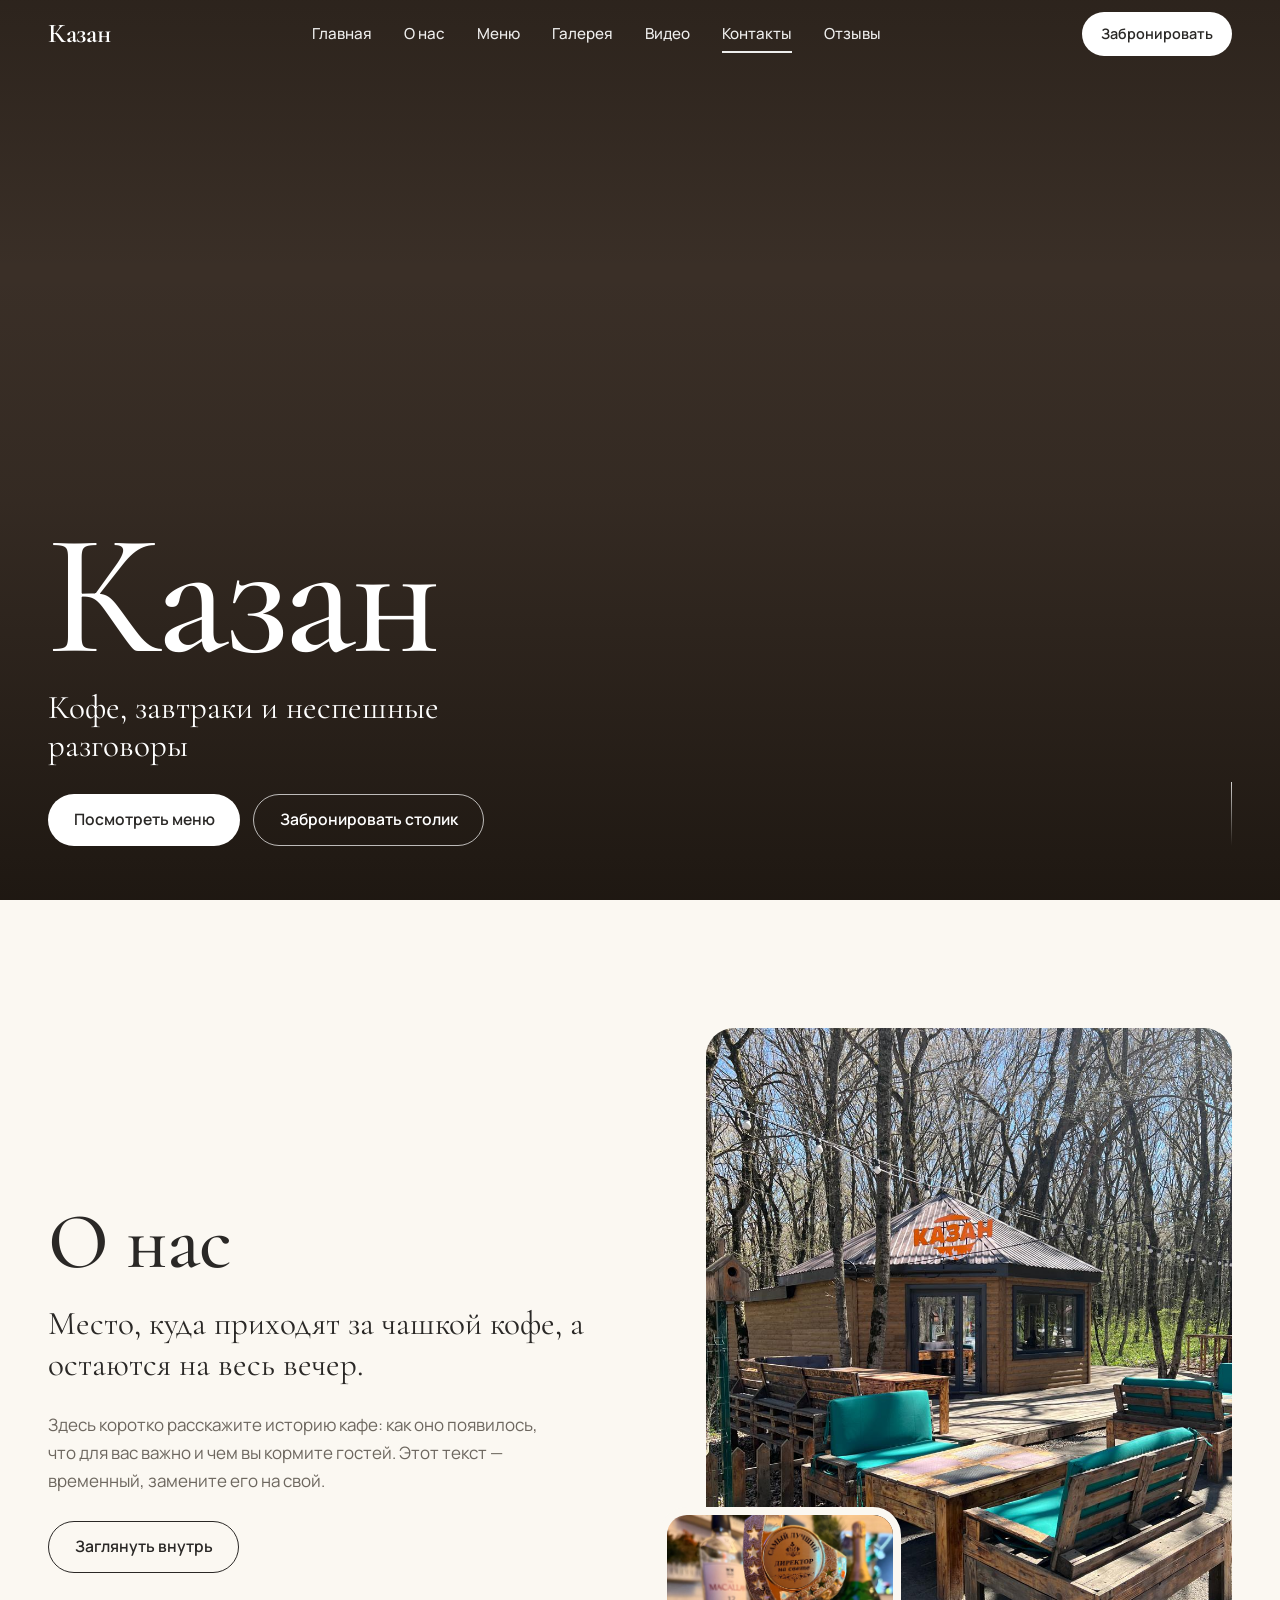
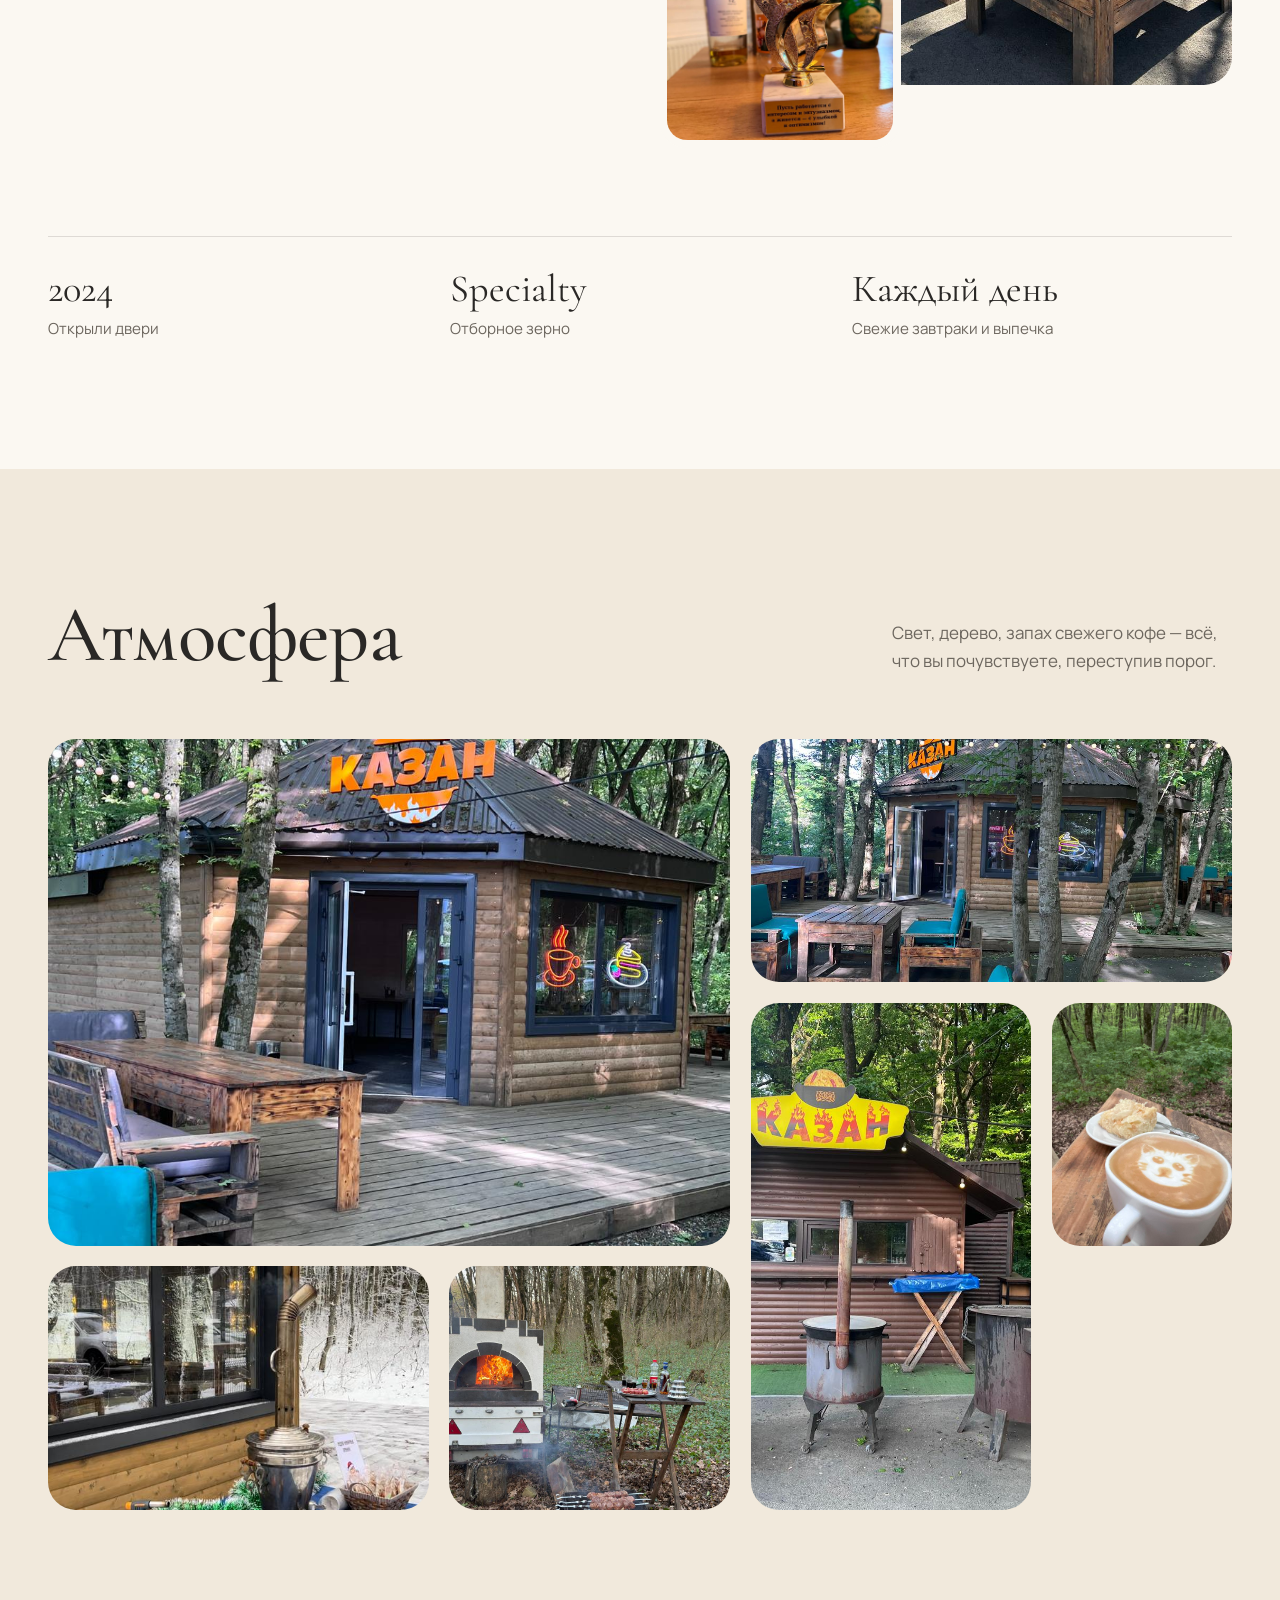
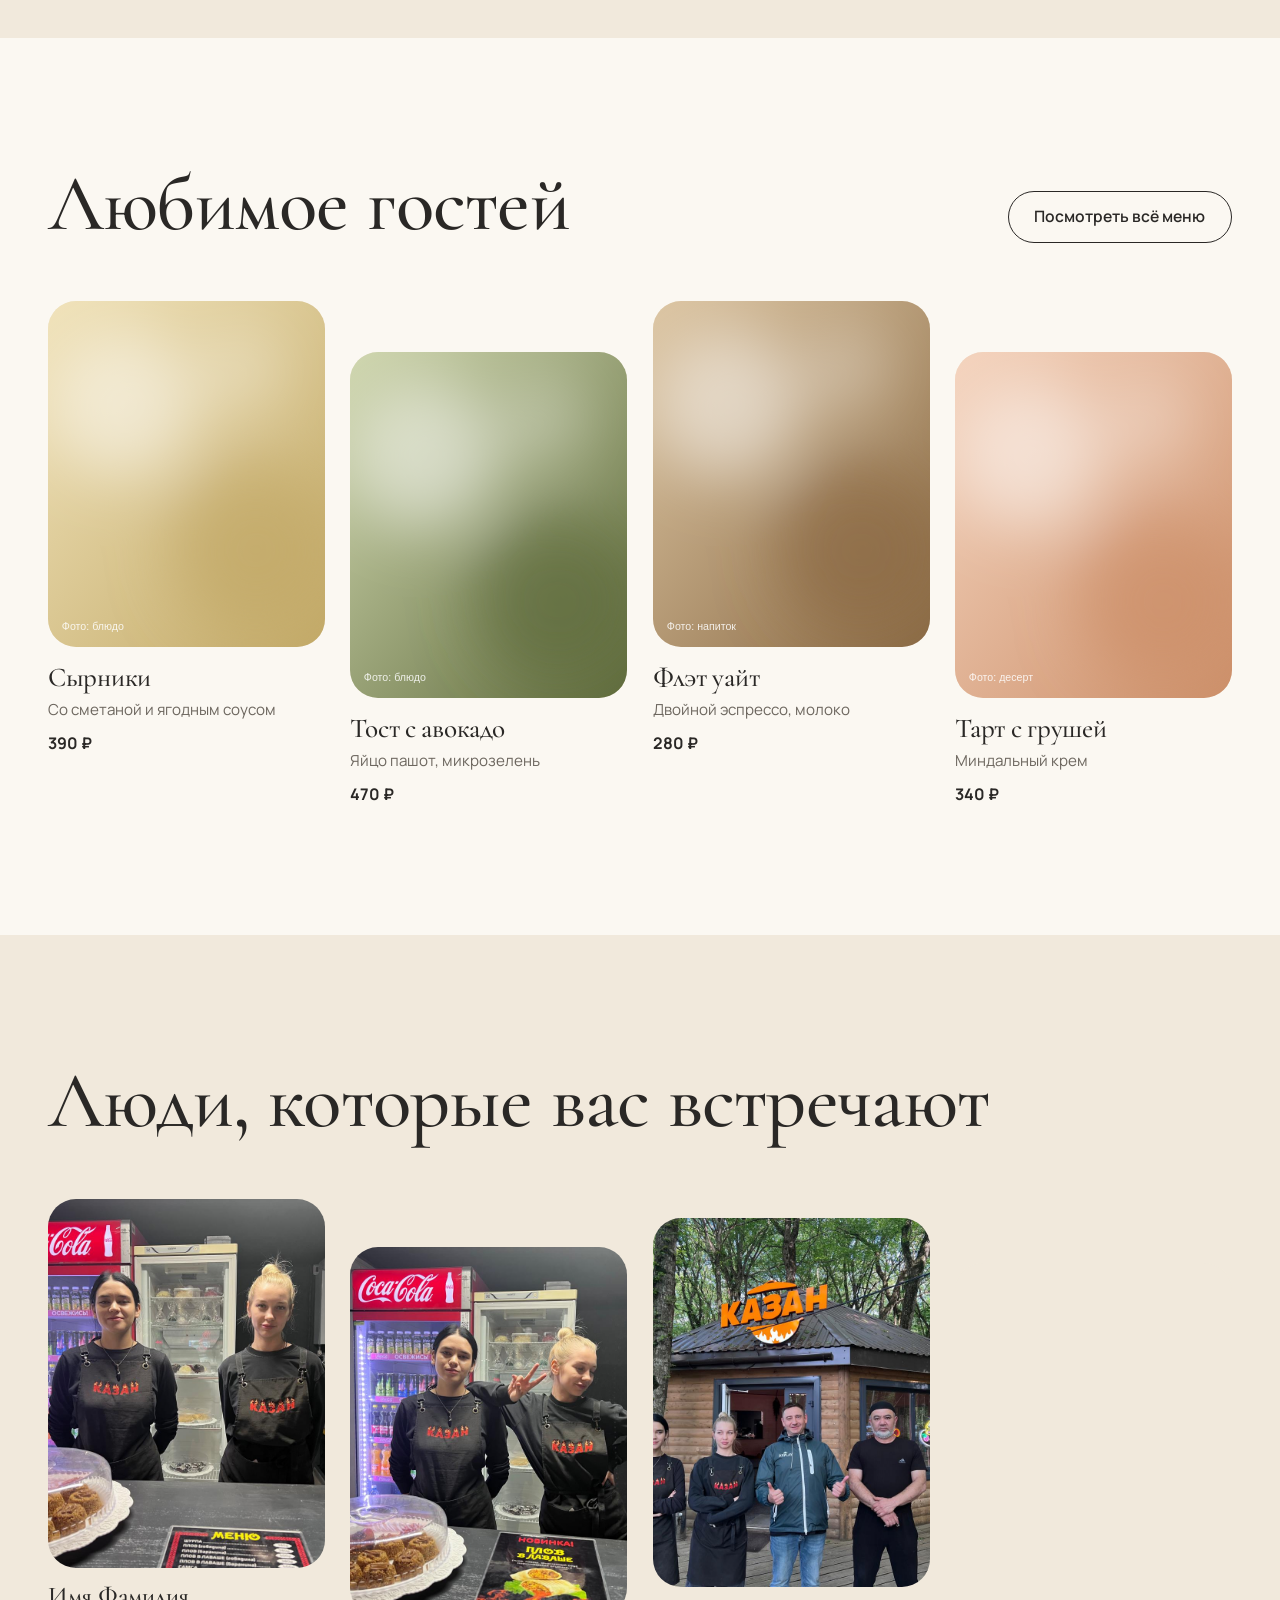
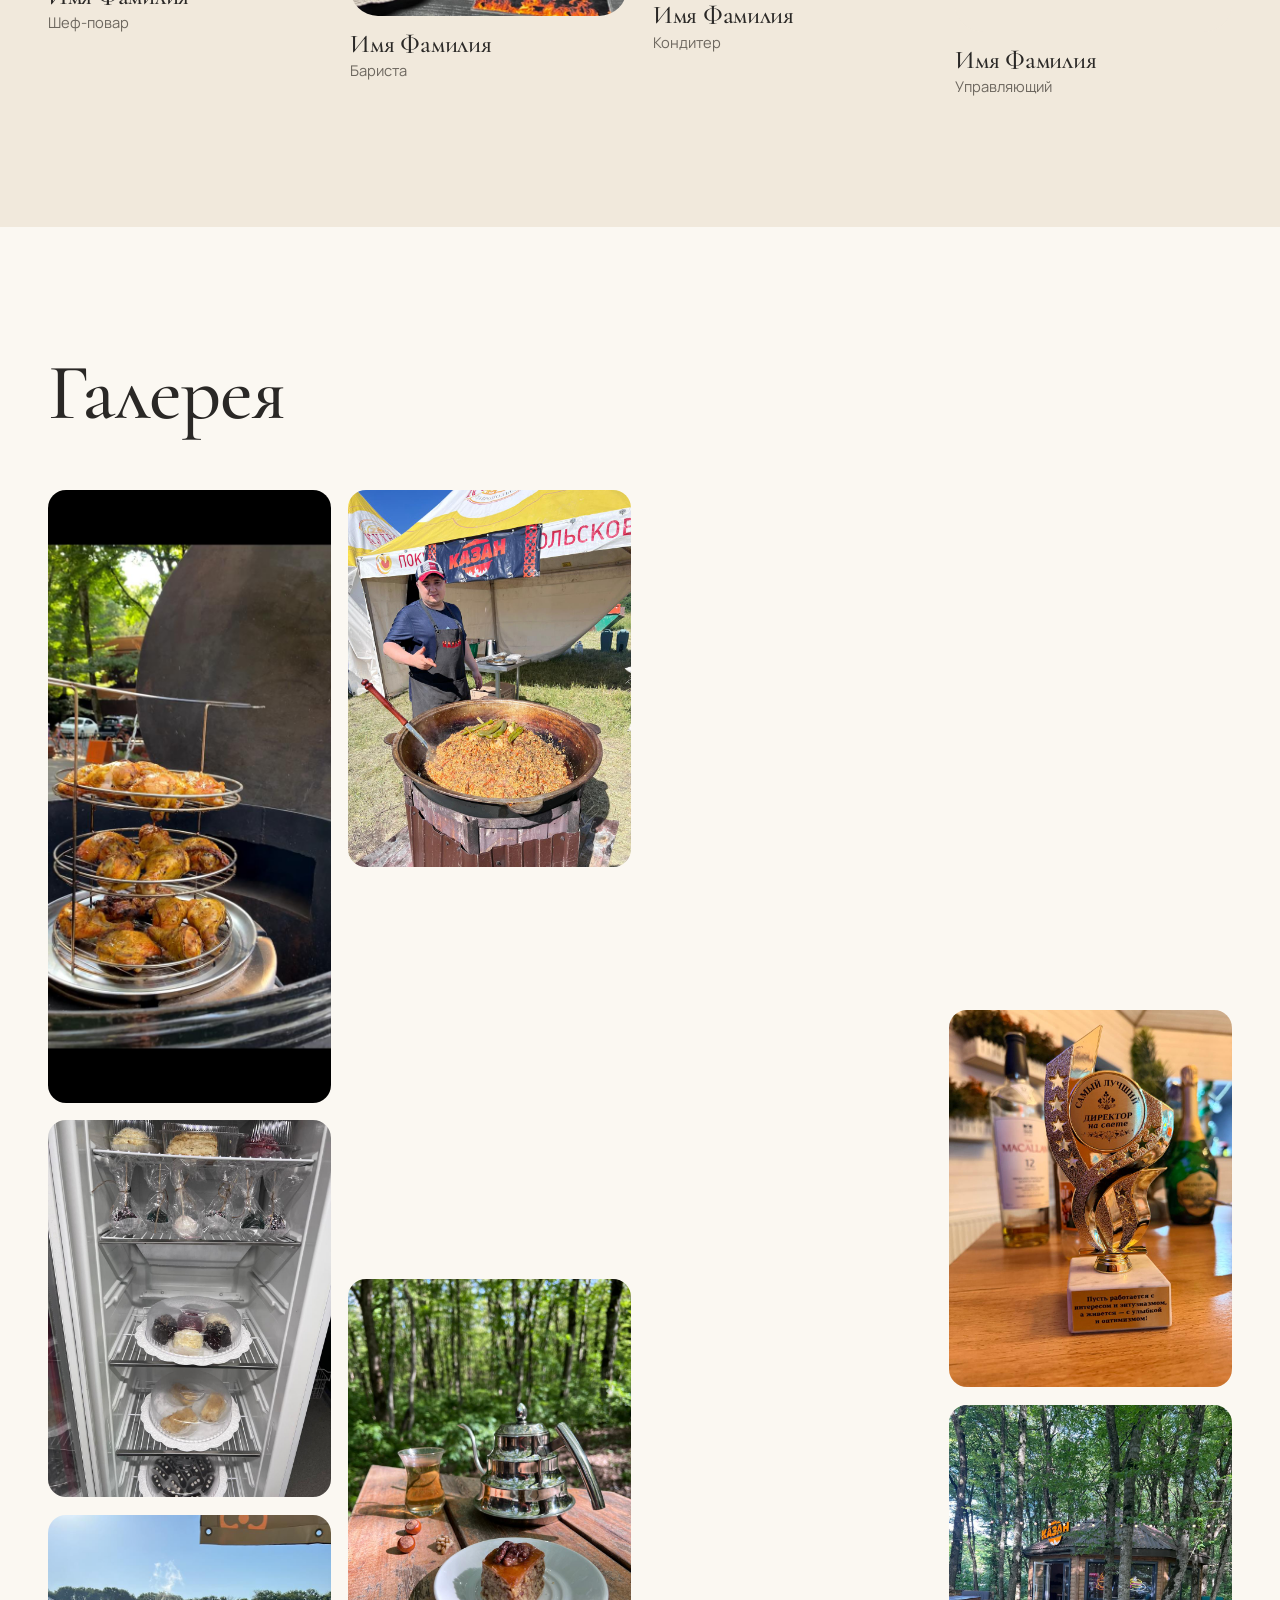
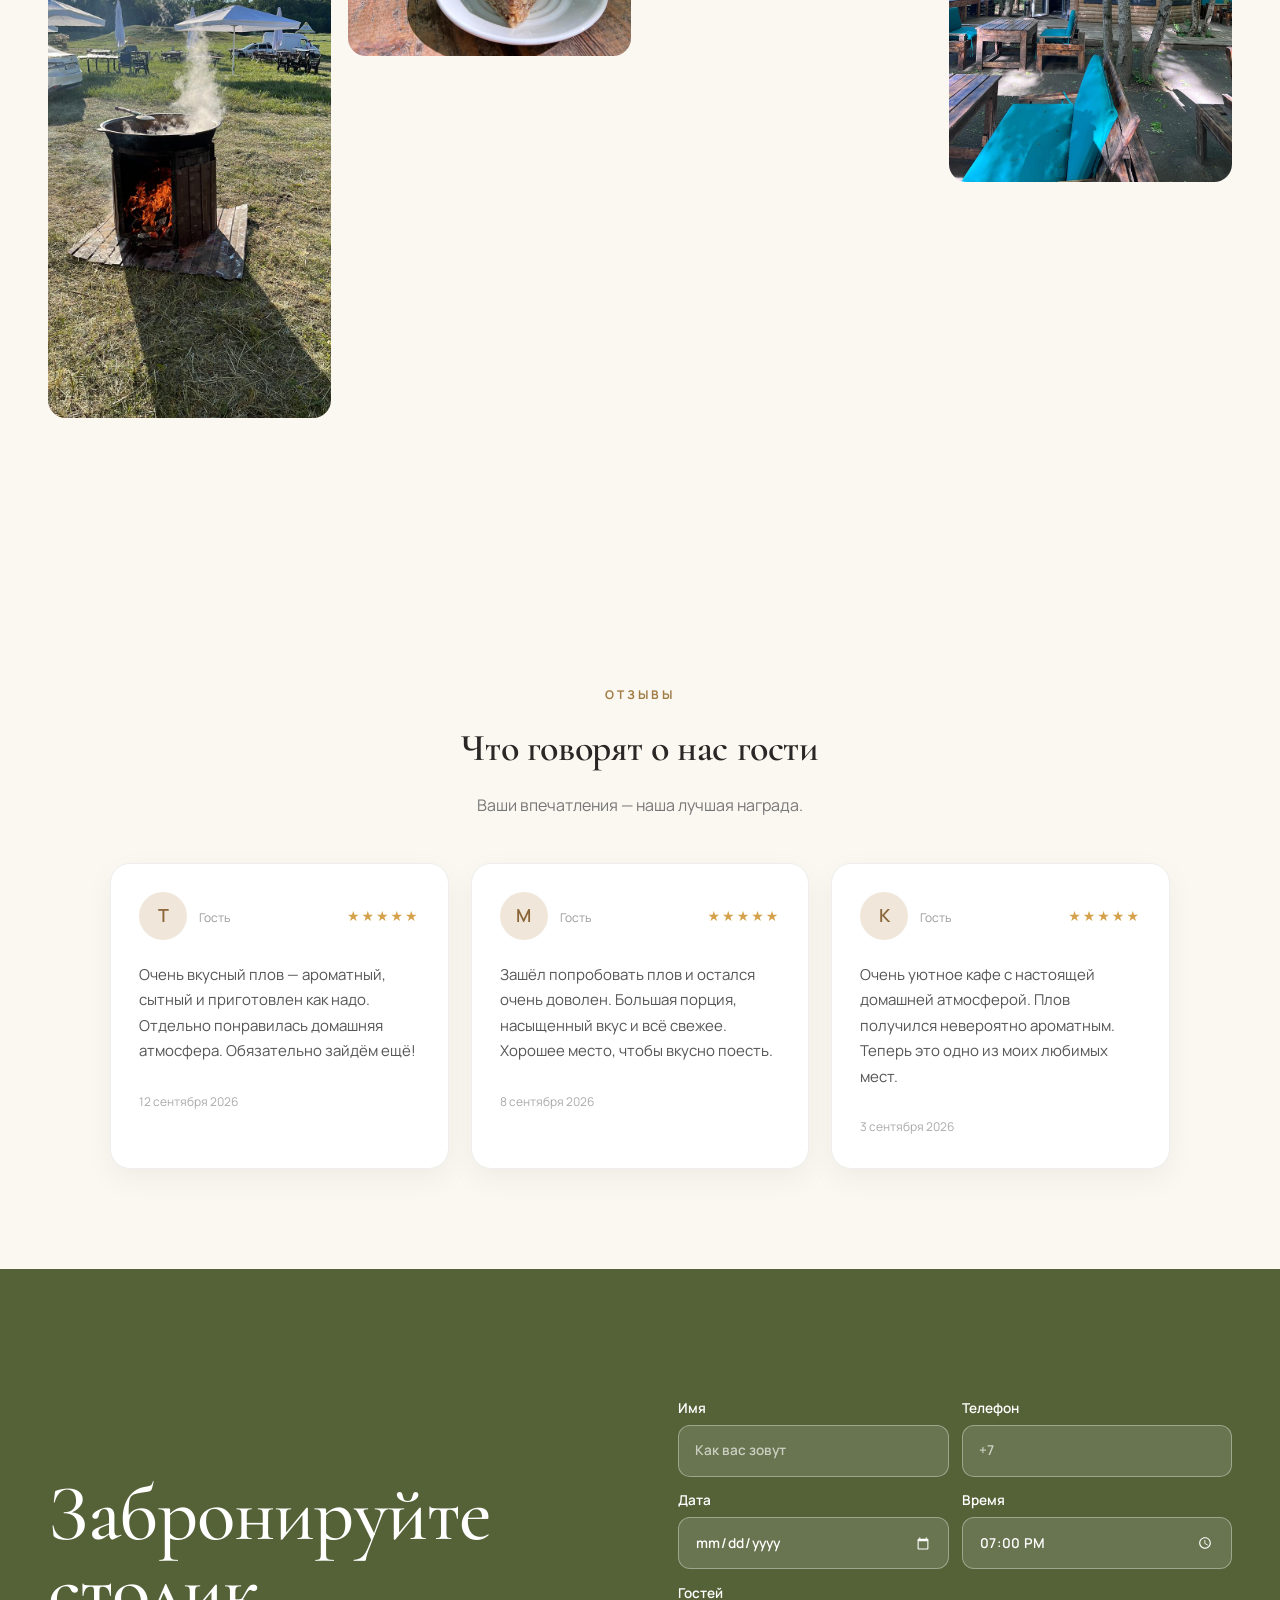
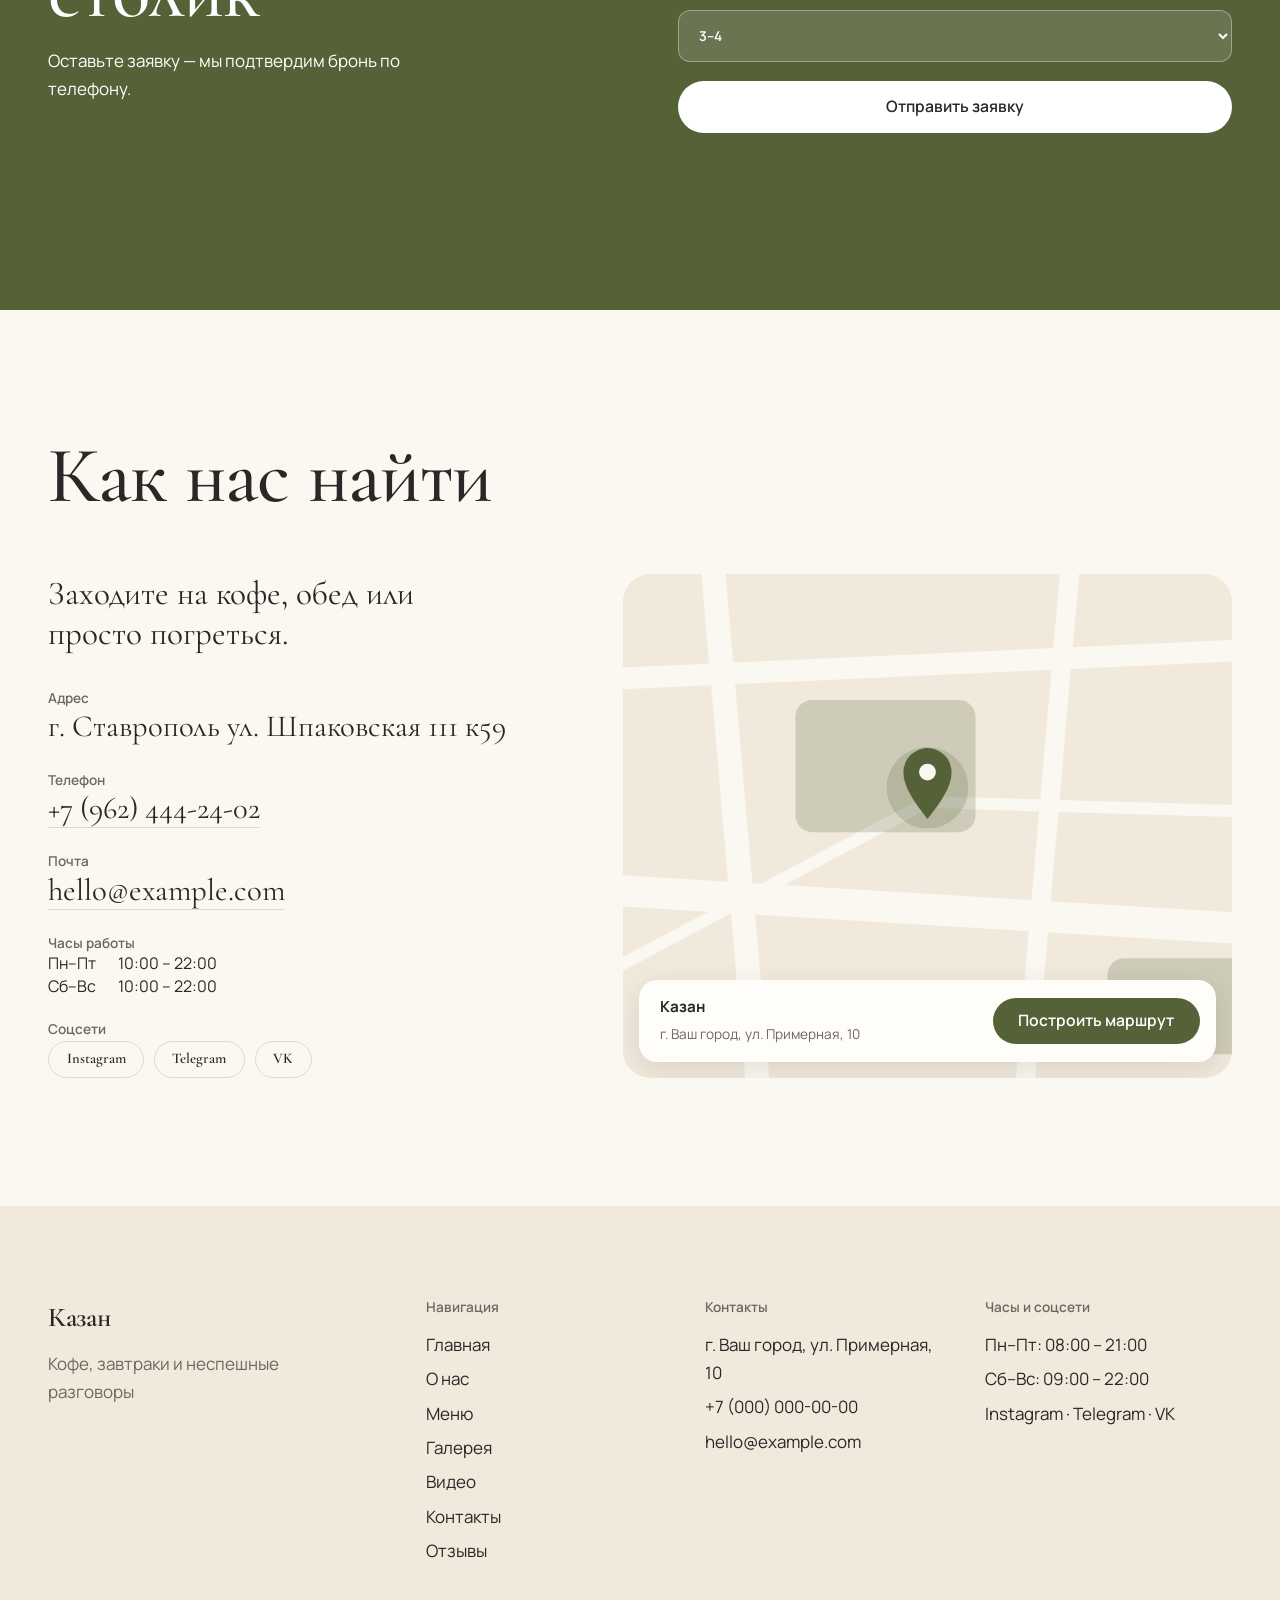
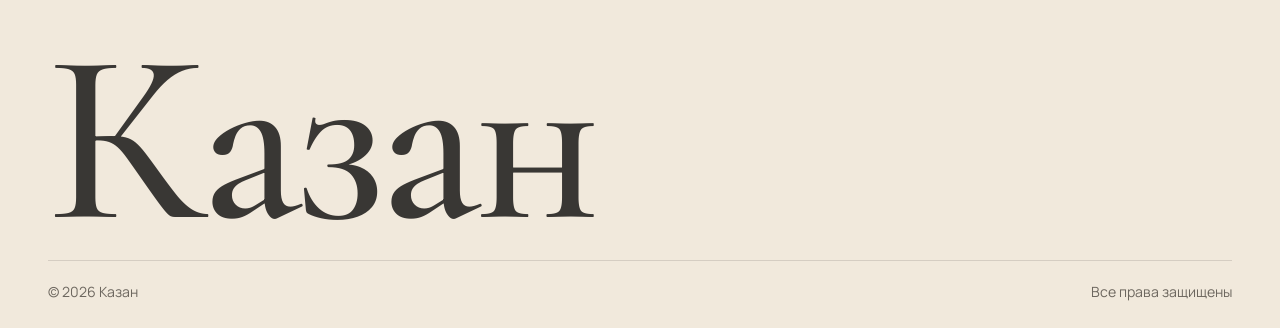
==== index.html @ 947f1ce1 "Add files via upload" ====
<!DOCTYPE html>
<html lang="ru" class="no-js">

<head>
  <meta charset="utf-8">
  <meta name="viewport" content="width=device-width, initial-scale=1, viewport-fit=cover">

  <!-- Основные данные сайта -->
  <title>Казан — кафе и кофейня</title>
  <meta name="description"
    content="Кафе «Казан»: завтраки, кофе, десерты и уютная атмосфера. Меню, фотографии, видео, адрес и бронирование столика.">

  <meta property="og:type" content="website">
  <meta property="og:title" content="Казан — кафе и кофейня">
  <meta property="og:description" content="Завтраки, кофе, десерты и атмосфера, в которой хочется задержаться.">
  <meta property="og:locale" content="ru_RU">
  <meta name="theme-color" content="#fbf8f2">

  <link rel="preconnect" href="https://fonts.googleapis.com">
  <link rel="preconnect" href="https://fonts.gstatic.com" crossorigin>
  <link
    href="https://fonts.googleapis.com/css2?family=Cormorant+Garamond:ital,wght@0,500;0,600;1,500&family=Manrope:wght@400;500;600;700&display=swap"
    rel="stylesheet">

  <script type="application/ld+json">
  {
    "@context": "https://schema.org",
    "@type": "CafeOrCoffeeShop",
    "name": "Казан",
    "servesCuisine": "Кофе, завтраки, десерты",
    "description": "Кафе с завтраками, кофе и десертами"
  }
  </script>

  <link rel="stylesheet" href="style.css">
</head>

<body>

  <header class="hdr" id="hdr">
    <div class="wrap in">
      <a href="#top" class="logo" id="logo" aria-label="На главную">Казан</a>

      <nav class="nav" id="nav" aria-label="Основная навигация">
        <a href="#top">Главная</a>
        <a href="#about">О нас</a>
        <a href="menu.html">Меню</a>
        <a href="#gallery">Галерея</a>
        <a href="#video">Видео</a>
        <a href="#contacts">Контакты</a>
        <a href="#rating">Отзывы</a>
      </nav>

      <a href="#booking" class="btn btn-fill">Забронировать</a>

      <button class="burger" id="burger" aria-label="Открыть меню" aria-expanded="false">
        <span></span>
      </button>
    </div>
  </header>

  <div class="panel" id="panel">
    <nav id="pnav" aria-label="Мобильная навигация">
      <a href="#top" data-close>Главная</a>
      <a href="#about" data-close>О нас</a>
      <a href="menu.html" data-close>Меню</a>
      <a href="#gallery" data-close>Галерея</a>
      <a href="#video" data-close>Видео</a>
      <a href="#contacts" data-close>Контакты</a>
      <a href="#rating" data-close>Отзывы</a>
    </nav>
    <a href="#booking" class="btn btn-fill" data-close>Забронировать столик</a>
  </div>

  <main id="top">

    <!-- =========================================================
         ГЛАВНЫЙ ЭКРАН
         Меняйте название, подзаголовок, видео и poster прямо здесь.
         ========================================================= -->
    <section class="hero" aria-label="Главный экран" id="hero">
      <div class="hero-media hero-fb" style="background:url('images/hero-poster.jpg') center/cover"></div>

      <video autoplay muted loop playsinline preload="metadata" poster="images/hero-poster.jpg" aria-hidden="true">
        <source src="video/video1.mp4" type="video/mp4">
      </video>

      <div class="hero-c">
        <div class="wrap">
          <h1 class="rise">Казан</h1>
          <p class="rise">Кофе, завтраки и неспешные разговоры</p>
          <div class="cta rise">
            <a class="btn btn-light" href="#menu">Посмотреть меню</a>
            <a class="btn btn-ghost" href="#booking">Забронировать столик</a>
          </div>
        </div>
      </div>

      <span class="cue" aria-hidden="true"></span>
    </section>

    <!-- =========================================================
         О НАС
         ========================================================= -->
    <section id="about" aria-labelledby="about-t">
      <div class="wrap">
        <div class="about">
          <div class="txt">
            <h2 class="h2" id="about-t" data-r>О нас</h2>

            <p class="lead" data-r>
              Место, куда приходят за чашкой кофе, а остаются на весь вечер.
            </p>

            <p class="mute" data-r style="max-width:52ch">
              Здесь коротко расскажите историю кафе: как оно появилось,
              что для вас важно и чем вы кормите гостей. Этот текст —
              временный, замените его на свой.
            </p>

            <a class="btn btn-line" href="#atmosphere" data-r>Заглянуть внутрь</a>
          </div>

          <div class="about-img" data-r>
            <div class="ph a">
              <img src="image/vid-snaruji.jpeg" width="900" height="1125" alt="Главный зал кафе" loading="lazy"
                decoding="async" data-placeholder-tone="coffee" data-placeholder-label="Фото: главный зал">
            </div>

            <div class="ph b">
              <img src="image/medal.jpeg" width="600" height="600" alt="Деталь интерьера" loading="lazy"
                decoding="async" data-placeholder-tone="olive" data-placeholder-label="Фото: деталь">
            </div>
          </div>
        </div>

        <dl class="facts" data-r>
          <div>
            <dt>2024</dt>
            <dd>Открыли двери</dd>
          </div>
          <div>
            <dt>Specialty</dt>
            <dd>Отборное зерно</dd>
          </div>
          <div>
            <dt>Каждый день</dt>
            <dd>Свежие завтраки и выпечка</dd>
          </div>
        </dl>
      </div>
    </section>

    <!-- =========================================================
         АТМОСФЕРА
         Все фотографии меняются здесь через src.
         ========================================================= -->
    <section id="atmosphere" class="atmo" aria-labelledby="atmo-t">
      <div class="wrap">
        <div class="atmo-head">
          <h2 class="h2" id="atmo-t" data-r>Атмосфера</h2>
          <p class="mute" data-r>
            Свет, дерево, запах свежего кофе — всё, что вы почувствуете,
            переступив порог.
          </p>
        </div>

        <div class="atmo-grid">
          <div class="ph g1" data-r>
            <img src="image/atmosfera-kazan.jpeg" width="1400" height="1000" alt="Общий вид зала" loading="lazy"
              decoding="async" data-placeholder-tone="butter" data-placeholder-label="Фото: зал">
          </div>

          <div class="ph g2" data-r>
            <img src="image/atm-kazan2.jpeg" width="900" height="600" alt="Барная стойка" loading="lazy"
              decoding="async" data-placeholder-tone="coffee" data-placeholder-label="Фото: барная стойка">
          </div>

          <div class="ph g3" data-r>
            <img src="image/atm-kazan3.jpeg" width="700" height="1000" alt="Столик у окна" loading="lazy"
              decoding="async" data-placeholder-tone="sage" data-placeholder-label="Фото: у окна">
          </div>

          <div class="ph g4" data-r>
            <img src="image/coffee.jpeg" width="500" height="500" alt="Детали интерьера" loading="lazy" decoding="async"
              data-placeholder-tone="peach" data-placeholder-label="Фото: детали">
          </div>

          <div class="ph g5" data-r>
            <img src="image/sneg-atm.jpeg" width="800" height="500" alt="Тёплый свет" loading="lazy" decoding="async"
              data-placeholder-tone="latte" data-placeholder-label="Фото: свет">
          </div>

          <div class="ph g6" data-r>
            <img src="image/photo.jpeg" width="700" height="500" alt="Посуда и текстиль" loading="lazy" decoding="async"
              data-placeholder-tone="olive" data-placeholder-label="Фото: посуда">
          </div>
        </div>
      </div>
    </section>

    <!-- =========================================================
         ПОПУЛЯРНОЕ
         ========================================================= -->
    <section id="popular" aria-labelledby="pop-t">
      <div class="wrap">
        <div class="sec-head">
          <h2 class="h2" id="pop-t" data-r>Любимое гостей</h2>
          <a class="btn btn-line" href="#menu">Посмотреть всё меню</a>
        </div>

        <div class="pop">
          <article data-r>
            <div class="ph">
              <img src="images/popular-syrniki.jpg" width="800" height="1000" alt="Сырники" loading="lazy"
                decoding="async" data-placeholder-tone="butter" data-placeholder-label="Фото: блюдо">
            </div>
            <h3>Сырники</h3>
            <p>Со сметаной и ягодным соусом</p>
            <div class="price">390 ₽</div>
          </article>

          <article data-r>
            <div class="ph">
              <img src="images/popular-avocado.jpg" width="800" height="1000" alt="Тост с авокадо" loading="lazy"
                decoding="async" data-placeholder-tone="olive" data-placeholder-label="Фото: блюдо">
            </div>
            <h3>Тост с авокадо</h3>
            <p>Яйцо пашот, микрозелень</p>
            <div class="price">470 ₽</div>
          </article>

          <article data-r>
            <div class="ph">
              <img src="images/popular-flat-white.jpg" width="800" height="1000" alt="Флэт уайт" loading="lazy"
                decoding="async" data-placeholder-tone="coffee" data-placeholder-label="Фото: напиток">
            </div>
            <h3>Флэт уайт</h3>
            <p>Двойной эспрессо, молоко</p>
            <div class="price">280 ₽</div>
          </article>

          <article data-r>
            <div class="ph">
              <img src="images/popular-tart.jpg" width="800" height="1000" alt="Тарт с грушей" loading="lazy"
                decoding="async" data-placeholder-tone="peach" data-placeholder-label="Фото: десерт">
            </div>
            <h3>Тарт с грушей</h3>
            <p>Миндальный крем</p>
            <div class="price">340 ₽</div>
          </article>
        </div>
      </div>
    </section>

    <!-- =========================================================
         КОМАНДА
         ========================================================= -->
    <section id="team" class="team" aria-labelledby="team-t">
      <div class="wrap">
        <div class="sec-head">
          <h2 class="h2" id="team-t" data-r>Люди, которые вас встречают</h2>
        </div>

        <div class="team-row">
          <article data-r>
            <div class="ph">
              <img src="image/baristi.jpeg" width="720" height="960" alt="Шеф-повар" loading="lazy" decoding="async"
                data-placeholder-tone="peach" data-placeholder-label="Фото: сотрудник">
            </div>
            <h3>Имя Фамилия</h3>
            <p>Шеф-повар</p>
          </article>

          <article data-r>
            <div class="ph">
              <img src="image/baristi2.jpeg" width="720" height="960" alt="Бариста" loading="lazy" decoding="async"
                data-placeholder-tone="latte" data-placeholder-label="Фото: сотрудник">
            </div>
            <h3>Имя Фамилия</h3>
            <p>Бариста</p>
          </article>

          <article data-r>
            <div class="ph">
              <img src="image/koll.jpeg" width="720" height="960" alt="Кондитер" loading="lazy" decoding="async"
                data-placeholder-tone="butter" data-placeholder-label="Фото: сотрудник">
            </div>
            <h3>Имя Фамилия</h3>
            <p>Кондитер</p>
          </article>

          <article data-r>
            <div class="ph">
              <img src="image/kazan.jpeg" width="720" height="960" alt="Управляющий" loading="lazy" decoding="async"
                data-placeholder-tone="sage" data-placeholder-label="Фото: сотрудник">
            </div>
            <h3>Имя Фамилия</h3>
            <p>Управляющий</p>
          </article>
        </div>
      </div>
    </section>



    <!-- =========================================================
         ГАЛЕРЕЯ
         ========================================================= -->
    <section id="gallery" aria-labelledby="gal-t">
      <div class="wrap">
        <div class="sec-head">
          <h2 class="h2" id="gal-t" data-r>Галерея</h2>
        </div>

        <div class="gal">
          <button data-i="0" aria-label="Открыть фото: Интерьер" data-r>
            <img src="image/1.jpeg" width="800" height="1000" alt="Интерьер кафе" loading="lazy" decoding="async"
              data-placeholder-tone="coffee" data-placeholder-label="Интерьер">
          </button>
          <button data-i="1" aria-label="Открыть фото: Блюдо" data-r>
            <img src="image/2.jpeg" width="1000" height="700" alt="Блюдо на столе" loading="lazy" decoding="async"
              data-placeholder-tone="butter" data-placeholder-label="Блюдо">
          </button>
          <button data-i="2" aria-label="Открыть фото: Деталь" data-r>
            <img src="image/3.jpeg" width="800" height="800" alt="Деталь интерьера" loading="lazy" decoding="async"
              data-placeholder-tone="olive" data-placeholder-label="Деталь">
          </button>
          <button data-i="3" aria-label="Открыть фото: Команда" data-r>
            <img src="image/4.jpeg" width="800" height="1200" alt="Команда кафе" loading="lazy" decoding="async"
              data-placeholder-tone="peach" data-placeholder-label="Команда">
          </button>
          <button data-i="4" aria-label="Открыть фото: Кофе" data-r>
            <img src="image/5.jpeg" width="1000" height="750" alt="Чашка кофе" loading="lazy" decoding="async"
              data-placeholder-tone="latte" data-placeholder-label="Кофе">
          </button>
          <button data-i="5" aria-label="Открыть фото: Зал" data-r>
            <img src="image/6.jpeg" width="800" height="1000" alt="Зал кафе" loading="lazy" decoding="async"
              data-placeholder-tone="sage" data-placeholder-label="Зал">
          </button>
          <button data-i="6" aria-label="Открыть фото: Бар" data-r>
            <img src="image/7.jpeg" width="800" height="600" alt="Барная стойка" loading="lazy" decoding="async"
              data-placeholder-tone="roast" data-placeholder-label="Бар">
          </button>
          <button data-i="7" aria-label="Открыть фото: Выпечка" data-r>
            <img src="image/8.jpeg" width="800" height="1100" alt="Свежая выпечка" loading="lazy" decoding="async"
              data-placeholder-tone="butter" data-placeholder-label="Выпечка">
          </button>
          <button data-i="8" aria-label="Открыть фото: Свет" data-r>
            <img src="image/9.jpeg" width="1000" height="1000" alt="Тёплый свет" loading="lazy" decoding="async"
              data-placeholder-tone="coffee" data-placeholder-label="Свет">
          </button>
          <button data-i="9" aria-label="Открыть фото: Десерт" data-r>
            <img src="image/foto.jpeg" width="900" height="700" alt="Десерт" loading="lazy" decoding="async"
              data-placeholder-tone="peach" data-placeholder-label="Десерт">
          </button>
          <button data-i="10" aria-label="Открыть фото: Растения" data-r>
            <img src="image/medal.jpeg" width="800" height="1000" alt="Зелень в интерьере" loading="lazy"
              decoding="async" data-placeholder-tone="olive" data-placeholder-label="Растения">
          </button>
          <button data-i="11" aria-label="Открыть фото: Стол" data-r>
            <img src="image/atm-kazan2.jpeg" width="1000" height="650" alt="Накрытый стол" loading="lazy"
              decoding="async" data-placeholder-tone="latte" data-placeholder-label="Стол">
          </button>
        </div>
      </div>
    </section>

    <section id="rating" class="rating-section">
      <div class="reviews-header"> <span class="reviews-label">ОТЗЫВЫ</span>
        <h2>Что говорят о нас гости</h2>
        <p>Ваши впечатления — наша лучшая награда.</p>
      </div>
      <div class="reviews-grid">
        <article class="review">
          <div class="review-top">
            <div class="avatar">Т</div>
            <div class="review-info">
              <span>Гость</span>
            </div>
            <div class="rating">★★★★★</div>
          </div>
          <p class="text-otziv"> Очень вкусный плов — ароматный, сытный и приготовлен как надо. Отдельно понравилась домашняя атмосфера. Обязательно зайдём ещё!</p> <span class="review-date">12 сентября 2026</span>
        </article>
        <article class="review">
          <div class="review-top">
            <div class="avatar">М</div>
            <div class="review-info">
              <span>Гость</span>
            </div>
            <div class="rating">★★★★★</div>
          </div>
          <p class="text-otziv"> Зашёл попробовать плов и остался очень доволен. Большая порция, насыщенный вкус и всё свежее. Хорошее место, чтобы вкусно поесть.</p> <span class="review-date">8 сентября 2026</span>
        </article>
        <article class="review">
          <div class="review-top">
            <div class="avatar">К</div>
            <div class="review-info">
              <span>Гость</span>
            </div>
            <div class="rating">★★★★★</div>
          </div>
          <p class="text-otziv"> Очень уютное кафе с настоящей домашней атмосферой. Плов получился невероятно ароматным. Теперь это одно из моих любимых мест.</p> <span class="review-date">3 сентября 2026</span>
        </article>
      </div>
    </section>

    <!-- =========================================================
         БРОНИРОВАНИЕ
         ========================================================= -->
    <section id="booking" class="book" aria-labelledby="book-t">
      <div class="wrap book-in">
        <div>
          <h2 class="h2" id="book-t" data-r>Забронируйте столик</h2>
          <p data-r>Оставьте заявку — мы подтвердим бронь по телефону.</p>
        </div>

        <form class="form" id="bform" data-r novalidate>
          <label>Имя
            <input name="name" required autocomplete="name" placeholder="Как вас зовут">
          </label>

          <label>Телефон
            <input name="phone" type="tel" required autocomplete="tel" placeholder="+7">
          </label>

          <label>Дата
            <input name="date" type="date" required>
          </label>

          <label>Время
            <input name="time" type="time" required value="19:00">
          </label>

          <label class="full">Гостей
            <select name="guests">
              <option>1–2</option>
              <option selected>3–4</option>
              <option>5–6</option>
              <option>7 и больше</option>
            </select>
          </label>

          <button class="btn full" type="submit">Отправить заявку</button>
          <p class="note" id="bnote" role="status"></p>
        </form>
      </div>
    </section>

    <!-- =========================================================
         КОНТАКТЫ
         Здесь удобно менять адрес, телефон, почту, часы и соцсети.
         ========================================================= -->
    <section id="contacts" aria-labelledby="cont-t">
      <div class="wrap">
        <div class="sec-head">
          <h2 class="h2" id="cont-t" data-r>Как нас найти</h2>
        </div>

        <div class="cont">
          <div data-r>
            <p class="lead">Заходите на кофе, обед или просто погреться.</p>

            <dl>
              <div>
                <dt>Адрес</dt>
                <dd>г. Ставрополь ул. Шпаковская  111 к59</dd>
              </div>

              <div>
                <dt>Телефон</dt>
                <dd><a href="tel:+70000000000">+7 (962) 444-24-02</a></dd>
              </div>

              <div>
                <dt>Почта</dt>
                <dd><a href="mailto:hello@example.com">hello@example.com</a></dd>
              </div>

              <div>
                <dt>Часы работы</dt>
                <dd>
                  <div class="hrs">
                    <span>Пн–Пт</span><span>10:00 -- 22:00</span>
                    <span>Сб–Вс</span><span>10:00 -- 22:00</span>
                  </div>
                </dd>
              </div>

              <div>
                <dt>Соцсети</dt>
                <dd>
                  <div class="soc">
                    <a href="#" rel="noopener">Instagram</a>
                    <a href="#" rel="noopener">Telegram</a>
                    <a href="#" rel="noopener">VK</a>
                  </div>
                </dd>
              </div>
            </dl>
          </div>

          <div class="map" data-r>
            <svg viewBox="0 0 600 420" preserveAspectRatio="xMidYMid slice" aria-hidden="true">
              <rect width="600" height="420" fill="var(--bg2)" />
              <g fill="none" stroke="var(--bg)" stroke-linecap="round">
                <path d="M-20 90 L640 60" stroke-width="18" />
                <path d="M-20 260 L640 300" stroke-width="26" />
                <path d="M120 -20 L160 440" stroke-width="20" />
                <path d="M420 -20 L380 440" stroke-width="16" />
                <path d="M-20 360 L300 190 L640 200" stroke-width="10" />
              </g>
              <g fill="var(--acc)" opacity=".22">
                <rect x="190" y="105" width="150" height="110" rx="14" />
                <rect x="450" y="320" width="120" height="80" rx="14" />
              </g>
              <g transform="translate(300 178)">
                <circle r="34" fill="var(--acc)" opacity=".2" />
                <path d="M0 26 C-18 4 -20 -6 -20 -13 a20 20 0 1 1 40 0 c0 7 -2 17 -20 39z" fill="var(--acc)" />
                <circle cy="-13" r="7" fill="var(--bg)" />
              </g>
            </svg>

            <div class="route">
              <span>
                <b>Казан</b>
                <span class="mute" style="font-size:.85rem">г. Ваш город, ул. Примерная, 10</span>
              </span>
              <a class="btn btn-fill"
                href="https://2gis.ru/stavropol/geo/8022672491482347?m=41.920487%2C45.032286%2F16"
                target="_blank" rel="noopener">Построить маршрут</a>
            </div>
          </div>
        </div>
      </div>
    </section>

  </main>

  <footer id="footer">
    <div class="wrap">
      <div class="f-top">
        <div>
          <a class="logo" href="#top">Казан</a>
          <p class="mute" style="margin-top:.6rem;max-width:30ch">
            Кофе, завтраки и неспешные разговоры
          </p>
        </div>

        <div>
          <h4>Навигация</h4>
          <ul>
            <li><a href="#top">Главная</a></li>
            <li><a href="#about">О нас</a></li>
            <li><a href="#menu">Меню</a></li>
            <li><a href="#gallery">Галерея</a></li>
            <li><a href="#video">Видео</a></li>
            <li><a href="#contacts">Контакты</a></li>
            <li><a href="#rating">Отзывы</a></li>
          </ul>
        </div>

        <div>
          <h4>Контакты</h4>
          <ul>
            <li>г. Ваш город, ул. Примерная, 10</li>
            <li><a href="tel:+70000000000">+7 (000) 000-00-00</a></li>
            <li><a href="mailto:hello@example.com">hello@example.com</a></li>
          </ul>
        </div>

        <div>
          <h4>Часы и соцсети</h4>
          <ul>
            <li>Пн–Пт: 08:00 – 21:00</li>
            <li>Сб–Вс: 09:00 – 22:00</li>
            <li>
              <a href="#">Instagram</a> ·
              <a href="#">Telegram</a> ·
              <a href="#">VK</a>
            </li>
          </ul>
        </div>
      </div>

      <div class="f-big" aria-hidden="true">Казан</div>

      <div class="f-bot">
        <span>© 2026 Казан</span>
        <span>Все права защищены</span>
      </div>
    </div>
  </footer>

  <!-- =========================================================
       LIGHTBOX
       ========================================================= -->
  <div class="lb" id="lb" role="dialog" aria-modal="true" aria-label="Просмотр">
    <button class="x" aria-label="Закрыть">✕</button>
    <button class="pv" aria-label="Предыдущее">‹</button>
    <button class="nx" aria-label="Следующее">›</button>
    <div id="lbc"></div>
  </div>

  <script src="script.js" defer></script>
</body>

</html>
---- style.css ----
:root {
  --bg: #fbf8f2;
  --bg2: #f1e9dc;
  --card: #fffdf9;
  --ink: #2a2826;
  --mute: #6d675f;
  --acc: #556238;
  --acc-ink: #ffffff;
  --line: rgba(42, 40, 38, .14);
  --serif: "Cormorant Garamond", "Iowan Old Style", Georgia, "Times New Roman", serif;
  --sans: "Manrope", system-ui, -apple-system, "Segoe UI", Roboto, Arial, sans-serif;
  --r-lg: 28px;
  --r-md: 18px;
  --r-sm: 12px;
  --pad: clamp(1.1rem, 4vw, 3rem);
  --max: 1360px;
}

@media (prefers-color-scheme:dark) {
  :root:not([data-theme="light"]) {
    --bg: #1d1b19;
    --bg2: #262320;
    --card: #24211f;
    --ink: #f1ece3;
    --mute: #a79f93;
    --acc: #a9b77a;
    --acc-ink: #1d1b19;
    --line: rgba(241, 236, 227, .16)
  }
}

:root[data-theme="dark"] {
  --bg: #1d1b19;
  --bg2: #262320;
  --card: #24211f;
  --ink: #f1ece3;
  --mute: #a79f93;
  --acc: #a9b77a;
  --acc-ink: #1d1b19;
  --line: rgba(241, 236, 227, .16)
}

* {
  box-sizing: border-box;
  margin: 0;
  padding: 0
}

html {
  scroll-behavior: smooth;
  scroll-padding-top: 76px;
  -webkit-text-size-adjust: 100%
}

html,
body {
  height: auto
}

body {
  background: var(--bg);
  color: var(--ink);
  font: 400 1.0625rem/1.65 var(--sans);
  overflow-x: hidden;
  -webkit-font-smoothing: antialiased
}

img,
video {
  display: block;
  max-width: 100%
}

a {
  color: inherit;
  text-decoration: none
}

button {
  font: inherit;
  color: inherit;
  background: none;
  border: 0;
  cursor: pointer
}

:focus-visible {
  outline: 2px solid var(--acc);
  outline-offset: 3px;
  border-radius: 6px
}

.wrap {
  width: 100%;
  max-width: var(--max);
  margin-inline: auto;
  padding-inline: var(--pad)
}

section {
  padding-block: clamp(4.5rem, 10vw, 9rem)
}

h1,
h2,
h3 {
  font-family: var(--serif);
  font-weight: 500;
  letter-spacing: -.01em
}

.h2 {
  font-size: clamp(2.5rem, 6.2vw, 5rem);
  line-height: .98;
  text-wrap: balance
}

.lead {
  font-family: var(--serif);
  font-size: clamp(1.5rem, 2.6vw, 2.25rem);
  line-height: 1.22;
  text-wrap: pretty
}

.mute {
  color: var(--mute)
}

.sr {
  position: absolute;
  width: 1px;
  height: 1px;
  overflow: hidden;
  clip: rect(0 0 0 0)
}

/* buttons */
.btn {
  display: inline-flex;
  align-items: center;
  justify-content: center;
  gap: .5rem;
  min-height: 52px;
  padding: 0 1.6rem;
  border-radius: 999px;
  font-weight: 600;
  font-size: .98rem;
  transition: transform .25s, background .25s, color .25s, border-color .25s
}

.btn-fill {
  background: var(--acc);
  color: var(--acc-ink)
}

.btn-fill:hover {
  transform: translateY(-2px)
}

.btn-line {
  border: 1.5px solid currentColor
}

.btn-line:hover {
  background: var(--ink);
  color: var(--bg);
  border-color: var(--ink)
}

.btn-light {
  background: #fff;
  color: #2a2826
}

.btn-ghost {
  border: 1.5px solid rgba(255, 255, 255, .7);
  color: #fff
}

.btn-ghost:hover {
  background: rgba(255, 255, 255, .16)
}

.btn-light:hover {
  transform: translateY(-2px)
}

/* header */
.hdr {
  position: fixed;
  inset: 0 0 auto 0;
  z-index: 50;
  padding-top: env(safe-area-inset-top, 0px);
  color: #fff;
  transition: background .35s, color .35s, box-shadow .35s
}

.hdr.solid {
  background: color-mix(in srgb, var(--bg) 88%, transparent);
  backdrop-filter: blur(14px);
  -webkit-backdrop-filter: blur(14px);
  color: var(--ink);
  box-shadow: 0 1px 0 var(--line)
}

.hdr .in {
  display: flex;
  align-items: center;
  justify-content: space-between;
  height: 68px
}

.logo {
  font-family: var(--serif);
  font-size: 1.7rem;
  font-weight: 600;
  letter-spacing: -.01em
}

.nav {
  display: flex;
  gap: 2rem;
  font-size: .95rem;
  font-weight: 500
}

.nav a {
  position: relative;
  padding: .4rem 0;
  opacity: .92
}

.nav a::after {
  content: "";
  position: absolute;
  left: 0;
  right: 0;
  bottom: 0;
  height: 1.5px;
  background: currentColor;
  transform: scaleX(0);
  transform-origin: left;
  transition: transform .3s
}

.nav a:hover::after,
.nav a.on::after {
  transform: scaleX(1)
}

.hdr .btn {
  min-height: 44px;
  padding: 0 1.2rem;
  font-size: .9rem
}

.hdr:not(.solid) .btn-fill {
  background: #fff;
  color: #2a2826
}

.burger {
  display: none;
  width: 48px;
  height: 48px;
  border-radius: 50%;
  place-items: center
}

.burger span {
  display: block;
  width: 22px;
  height: 1.5px;
  background: currentColor;
  position: relative;
  transition: .3s
}

.burger span::before,
.burger span::after {
  content: "";
  position: absolute;
  left: 0;
  width: 22px;
  height: 1.5px;
  background: currentColor;
  transition: .3s
}

.burger span::before {
  top: -7px
}

.burger span::after {
  top: 7px
}

.menu-open .burger span {
  background: transparent
}

.menu-open .burger span::before {
  top: 0;
  transform: rotate(45deg)
}

.menu-open .burger span::after {
  top: 0;
  transform: rotate(-45deg)
}

.panel {
  position: fixed;
  inset: 0;
  z-index: 40;
  background: var(--bg);
  color: var(--ink);
  padding: calc(90px + env(safe-area-inset-top, 0px)) var(--pad) calc(2rem + env(safe-area-inset-bottom, 0px));
  display: flex;
  flex-direction: column;
  justify-content: space-between;
  transform: translateY(-100%);
  visibility: hidden;
  transition: transform .5s cubic-bezier(.7, 0, .2, 1), visibility 0s .5s
}

.menu-open .panel {
  transform: none;
  visibility: visible;
  transition: transform .5s cubic-bezier(.7, 0, .2, 1)
}

.menu-open .hdr {
  background: transparent;
  color: var(--ink);
  box-shadow: none;
  backdrop-filter: none
}

.panel nav {
  display: flex;
  flex-direction: column
}

.panel nav a {
  font-family: var(--serif);
  font-size: clamp(2.4rem, 11vw, 3.4rem);
  line-height: 1.15;
  padding: .35rem 0;
  border-bottom: 1px solid var(--line)
}

.panel .btn {
  width: 100%
}

@media(max-width:940px) {

  .nav,
  .hdr .btn {
    display: none
  }

  .burger {
    display: grid
  }
}

/* hero */
.hero {
  position: relative;
  height: 100vh;
  height: 100svh;
  min-height: 560px;
  padding: 0;
  color: #fff;
  overflow: hidden;
  background: #3a2f27
}

.hero-media,
.hero video {
  position: absolute;
  inset: 0;
  width: 100%;
  height: 100%;
  object-fit: cover
}

.hero-fb {
  background:
    radial-gradient(60% 50% at 25% 30%, #d9b98a 0, transparent 70%),
    radial-gradient(50% 55% at 78% 65%, #8b9a5b 0, transparent 70%),
    radial-gradient(45% 40% at 60% 15%, #f0cdb5 0, transparent 70%), #4a3a2c;
  background-size: 140% 140%;
  animation: drift 22s ease-in-out infinite alternate
}

@keyframes drift {
  from {
    background-position: 0% 30%
  }

  to {
    background-position: 100% 70%
  }
}

.hero::after {
  content: "";
  position: absolute;
  inset: 0;
  background: linear-gradient(180deg, rgba(20, 15, 10, .35) 0, rgba(20, 15, 10, 0) 30%, rgba(20, 15, 10, .15) 55%, rgba(20, 15, 10, .72) 100%)
}

.hero-c {
  position: absolute;
  z-index: 2;
  left: 0;
  right: 0;
  bottom: 0;
  padding-bottom: calc(clamp(2rem, 6vh, 4rem) + env(safe-area-inset-bottom, 0px))
}

.hero h1 {
  font-size: clamp(3.6rem, 13.5vw, 11.5rem);
  line-height: .86;
  font-weight: 500;
  letter-spacing: -.03em;
  max-width: 12ch;
  text-wrap: balance
}

.hero p {
  font-family: var(--serif);
  font-size: clamp(1.35rem, 2.6vw, 2.1rem);
  margin: 1.1rem 0 1.8rem;
  max-width: 26ch;
  line-height: 1.15;
  opacity: .94
}

.hero .cta {
  display: flex;
  gap: .8rem;
  flex-wrap: wrap
}

.hero .cue {
  position: absolute;
  z-index: 2;
  right: var(--pad);
  bottom: calc(clamp(2rem, 6vh, 4rem) + env(safe-area-inset-bottom, 0px));
  width: 1.5px;
  height: 64px;
  background: linear-gradient(#fff, transparent);
  opacity: .8
}

.rise {
  opacity: 0;
  transform: translateY(28px);
  animation: rise 1.1s cubic-bezier(.2, .7, .2, 1) forwards
}

.rise:nth-child(2) {
  animation-delay: .18s
}

.rise:nth-child(3) {
  animation-delay: .34s
}

@keyframes rise {
  to {
    opacity: 1;
    transform: none
  }
}

@media(max-width:600px) {
  .hero .cue {
    display: none
  }

  .hero .cta .btn {
    flex: 1 1 100%
  }
}

/* images */
.ph {
  position: relative;
  overflow: hidden;
  border-radius: var(--r-lg);
  background: var(--bg2)
}

.ph img {
  width: 100%;
  height: 100%;
  object-fit: cover;
  transition: transform 1.2s cubic-bezier(.2, .7, .2, 1)
}

.ph:hover img {
  transform: scale(1.05)
}

[data-r] {
  transition: opacity .9s ease, transform .9s cubic-bezier(.2, .7, .2, 1)
}

.js [data-r] {
  opacity: 0;
  transform: translateY(22px)
}

.js [data-r].in {
  opacity: 1;
  transform: none
}

/* about */
.about {
  display: grid;
  grid-template-columns: 1.05fr .95fr;
  gap: clamp(2rem, 6vw, 6rem);
  align-items: center
}

.about .txt>*+* {
  margin-top: 1.6rem
}

.about .lead {
  margin-top: 1.4rem
}

.about-img {
  position: relative;
  padding-bottom: 12%
}

.about-img .a {
  aspect-ratio: 4/5
}

.about-img .b {
  position: absolute;
  width: 46%;
  aspect-ratio: 1;
  left: -9%;
  bottom: 0;
  border: 8px solid var(--bg);
  border-radius: var(--r-lg)
}

.facts {
  display: grid;
  grid-template-columns: repeat(3, 1fr);
  gap: 1.4rem;
  margin-top: clamp(3rem, 7vw, 5.5rem);
  padding-top: 2rem;
  border-top: 1px solid var(--line)
}

.facts dt {
  font-family: var(--serif);
  font-size: clamp(1.6rem, 3vw, 2.4rem);
  line-height: 1.05
}

.facts dd {
  color: var(--mute);
  font-size: .95rem;
  margin-top: .4rem
}

@media(max-width:860px) {
  .about {
    grid-template-columns: 1fr
  }

  .about-img {
    order: -1;
    margin-inline: auto;
    width: min(100%, 520px)
  }

  .about-img .b {
    left: -3%
  }

  .facts {
    grid-template-columns: 1fr;
    gap: 1.6rem
  }
}

/* atmosphere */
.atmo {
  background: var(--bg2)
}

.atmo-grid {
  display: grid;
  grid-template-columns: repeat(12, 1fr);
  grid-auto-rows: clamp(150px, 19vw, 270px);
  gap: clamp(.7rem, 1.6vw, 1.3rem);
  margin-top: clamp(2rem, 5vw, 4rem)
}

.atmo-grid .ph {
  border-radius: var(--r-lg)
}

.g1 {
  grid-column: 1/8;
  grid-row: 1/3
}

.g2 {
  grid-column: 8/13;
  grid-row: 1/2
}

.g3 {
  grid-column: 8/11;
  grid-row: 2/4
}

.g4 {
  grid-column: 11/13;
  grid-row: 2/3
}

.g5 {
  grid-column: 1/5;
  grid-row: 3/4
}

.g6 {
  grid-column: 5/8;
  grid-row: 3/4
}

.atmo-head {
  display: flex;
  justify-content: space-between;
  align-items: end;
  gap: 2rem;
  flex-wrap: wrap
}

.atmo-head p {
  max-width: 34ch
}

@media(max-width:760px) {
  .atmo-grid {
    grid-template-columns: repeat(2, 1fr);
    grid-auto-rows: 44vw
  }

  .g1 {
    grid-column: 1/3;
    grid-row: auto/span 2
  }

  .g2,
  .g3,
  .g4,
  .g5,
  .g6 {
    grid-column: auto;
    grid-row: auto
  }

  .g3 {
    grid-row: auto/span 2
  }
}

/* head row */
.sec-head {
  display: flex;
  justify-content: space-between;
  align-items: end;
  gap: 1.5rem;
  flex-wrap: wrap;
  margin-bottom: clamp(2rem, 5vw, 3.6rem)
}

/* popular */
.pop {
  display: grid;
  grid-template-columns: repeat(4, 1fr);
  gap: clamp(.9rem, 2vw, 1.6rem);
  align-items: start
}

.pop article:nth-child(even) {
  margin-top: clamp(1.5rem, 4vw, 3.5rem)
}

.pop .ph {
  aspect-ratio: 4/5
}

.pop h3 {
  font-size: 1.7rem;
  margin-top: 1rem;
  line-height: 1.1
}

.pop p {
  color: var(--mute);
  font-size: .95rem;
  margin-top: .25rem
}

.pop .price {
  font-weight: 700;
  margin-top: .5rem;
  font-size: 1rem
}

@media(max-width:900px) {
  .pop {
    grid-template-columns: repeat(2, 1fr)
  }
}

/* team */
.team {
  background: var(--bg2)
}

.team-row {
  display: grid;
  grid-template-columns: repeat(4, 1fr);
  gap: clamp(.9rem, 2vw, 1.6rem);
  align-items: start
}

.team-row article:nth-child(2) {
  margin-top: 3rem
}

.team-row article:nth-child(3) {
  margin-top: 1.2rem
}

.team-row article:nth-child(4) {
  margin-top: 4rem
}

.team .ph {
  aspect-ratio: 3/4
}

.team h3 {
  font-size: 1.6rem;
  margin-top: .9rem;
  line-height: 1.1
}

.team p {
  color: var(--mute);
  font-size: .92rem
}

@media(max-width:860px) {
  .team-row {
    display: flex;
    overflow-x: auto;
    scroll-snap-type: x mandatory;
    gap: 1rem;
    margin-inline: calc(var(--pad)*-1);
    padding-inline: var(--pad);
    scrollbar-width: none
  }

  .team-row::-webkit-scrollbar {
    display: none
  }

  .team-row article {
    flex: 0 0 72%;
    scroll-snap-align: start;
    margin-top: 0 !important
  }
}

/* menu */
.tabs {
  position: sticky;
  top: calc(68px + env(safe-area-inset-top, 0px));
  z-index: 10;
  display: flex;
  gap: .6rem;
  overflow-x: auto;
  padding: .8rem var(--pad);
  margin-inline: calc(var(--pad)*-1);
  background: color-mix(in srgb, var(--bg) 92%, transparent);
  backdrop-filter: blur(10px);
  -webkit-backdrop-filter: blur(10px);
  scrollbar-width: none
}

.tabs::-webkit-scrollbar {
  display: none
}

.tab {
  flex: none;
  min-height: 46px;
  padding: 0 1.25rem;
  border-radius: 999px;
  border: 1.5px solid var(--line);
  font-weight: 600;
  font-size: .95rem;
  transition: .25s
}

.tab[aria-selected="true"] {
  background: var(--ink);
  color: var(--bg);
  border-color: var(--ink)
}

.mlist {
  display: grid;
  grid-template-columns: 1fr 1fr;
  gap: 0 clamp(2rem, 5vw, 5rem);
  margin-top: 1.2rem
}

.mi {
  display: grid;
  grid-template-columns: 92px 1fr;
  gap: 1.1rem;
  align-items: center;
  padding: 1.1rem 0;
  border-bottom: 1px solid var(--line)
}

.mi .ph {
  width: 92px;
  height: 92px;
  border-radius: var(--r-md)
}

.mi .top {
  display: flex;
  justify-content: space-between;
  gap: 1rem;
  align-items: baseline
}

.mi h3 {
  font-size: 1.5rem;
  line-height: 1.1
}

.mi .price {
  font-weight: 700;
  white-space: nowrap
}

.mi p {
  color: var(--mute);
  font-size: .93rem;
  line-height: 1.5;
  margin-top: .2rem
}

.fade {
  animation: fadein .5s ease
}

@keyframes fadein {
  from {
    opacity: 0;
    transform: translateY(10px)
  }

  to {
    opacity: 1;
    transform: none
  }
}

@media(max-width:860px) {
  .mlist {
    grid-template-columns: 1fr
  }

  .mi {
    grid-template-columns: 76px 1fr
  }

  .mi .ph {
    width: 76px;
    height: 76px
  }
}

/* gallery */
.gal {
  columns: 4;
  column-gap: clamp(.6rem, 1.4vw, 1.1rem)
}

.gal button {
  display: block;
  width: 100%;
  margin-bottom: clamp(.6rem, 1.4vw, 1.1rem);
  break-inside: avoid;
  border-radius: var(--r-md);
  overflow: hidden;
  position: relative
}

.gal img {
  width: 100%;
  height: auto;
  transition: transform 1s cubic-bezier(.2, .7, .2, 1), filter .5s
}

.gal button:hover img {
  transform: scale(1.05)
}

.gal button::after {
  content: "";
  position: absolute;
  inset: 0;
  background: rgba(20, 15, 10, .0);
  transition: .4s
}

.gal button:hover::after {
  background: rgba(20, 15, 10, .14)
}

@media(max-width:1000px) {
  .gal {
    columns: 3
  }
}

@media(max-width:640px) {
  .gal {
    columns: 2
  }
}

/* videos */
.vgrid {
  display: grid;
  grid-template-columns: repeat(12, 1fr);
  gap: clamp(.8rem, 1.6vw, 1.3rem)
}

.vc {
  position: relative;
  border-radius: var(--r-lg);
  overflow: hidden;
  color: #fff;
  text-align: left;
  min-height: 220px
}

.vc .ph {
  position: absolute;
  inset: 0;
  border-radius: 0
}

.vc::after {
  content: "";
  position: absolute;
  inset: 0;
  background: linear-gradient(180deg, transparent 45%, rgba(20, 15, 10, .7))
}

.vc .meta {
  position: absolute;
  z-index: 2;
  left: 1.3rem;
  right: 1.3rem;
  bottom: 1.2rem
}

.vc h3 {
  font-size: clamp(1.5rem, 2.4vw, 2.2rem);
  line-height: 1.05
}

.vc small {
  font-size: .85rem;
  opacity: .85
}

.play {
  position: absolute;
  z-index: 2;
  top: 1.2rem;
  right: 1.2rem;
  width: 56px;
  height: 56px;
  border-radius: 50%;
  background: rgba(255, 255, 255, .9);
  display: grid;
  place-items: center;
  transition: transform .3s
}

.play::before {
  content: "";
  margin-left: 4px;
  border-left: 15px solid #2a2826;
  border-block: 9px solid transparent
}

.vc:hover .play {
  transform: scale(1.1)
}

.v-wide {
  grid-column: span 8;
  aspect-ratio: 16/9
}

.v-mid {
  grid-column: span 6;
  aspect-ratio: 16/9
}

.v-wide {
  grid-column: span 2
}

@media(max-width:860px) {

  .v-wide,
  .v-mid {
    grid-column: span 12
  }

  .vc .meta {
    left: 1rem;
    right: 1rem
  }
}

.rating-section {
  max-width: 1100px;
  margin: 100px auto;
  padding: 0 20px;
}

.reviews-header {
  text-align: center;
  margin-bottom: 45px;
}

.reviews-label {
  display: inline-block;
  margin-bottom: 12px;
  font-size: 12px;
  font-weight: 700;
  letter-spacing: 3px;
  color: #a17c45;
}

.reviews-header h2 {
  margin: 0;
  font-size: 38px;
  font-weight: 600;
}

.reviews-header p {
  margin-top: 12px;
  color: #777;
  font-size: 16px;
}

.reviews-grid {
  display: grid;
  grid-template-columns: repeat(3, 1fr);
  gap: 22px;
}

.review {
  padding: 28px;
  background: #fff;
  border: 1px solid #eee;
  border-radius: 20px;
  box-shadow: 0 10px 30px rgba(0, 0, 0, 0.05);
  transition: transform 0.3s ease, box-shadow 0.3s ease;
}

.review:hover {
  transform: translateY(-6px);
  box-shadow: 0 18px 40px rgba(0, 0, 0, 0.09);
}

.review-top {
  display: flex;
  align-items: center;
  gap: 12px;
}

.avatar {
  width: 48px;
  height: 48px;
  display: flex;
  align-items: center;
  justify-content: center;
  border-radius: 50%;
  background: #f0e7da;
  color: #8a6538;
  font-size: 18px;
  font-weight: 600;
}

.review-info {
  flex: 1;
}

.review-info h3 {
  margin: 0;
  font-size: 16px;
}

.review-info span {
  display: block;
  margin-top: 3px;
  font-size: 12px;
  color: #999;
}

.rating {
  color: #d4a24c;
  font-size: 14px;
  letter-spacing: 2px;
}

.text-otziv {
  margin: 22px 0;
  color: #555;
  font-size: 15px;
  line-height: 1.7;
}

.review-date {
  font-size: 12px;
  color: #aaa;
}

/* Адаптация для телефона */
@media (max-width: 800px) {
  .reviews-grid {
    grid-template-columns: 1fr;
  }

  .reviews-header h2 {
    font-size: 30px;
  }
}

/* booking */
.book {
  background: var(--acc);
  color: var(--acc-ink)
}

.book-in {
  display: grid;
  grid-template-columns: 1fr 1fr;
  gap: clamp(2rem, 6vw, 6rem);
  align-items: center
}

.book p {
  opacity: .88;
  max-width: 36ch;
  margin-top: 1rem
}

.form {
  display: grid;
  grid-template-columns: 1fr 1fr;
  gap: .8rem
}

.form label {
  display: grid;
  gap: .35rem;
  font-size: .85rem;
  font-weight: 600
}

.form .full {
  grid-column: 1/-1
}

.form input,
.form select {
  width: 100%;
  min-height: 52px;
  padding: 0 1rem;
  border-radius: var(--r-sm);
  border: 1.5px solid rgba(255, 255, 255, .35);
  background: rgba(255, 255, 255, .12);
  color: inherit;
  font: inherit;
  color-scheme: dark
}

.form input::placeholder {
  color: rgba(255, 255, 255, .65)
}

.form option {
  color: #222
}

.form .btn {
  background: #fff;
  color: #2a2826;
  margin-top: .4rem
}

.note {
  grid-column: 1/-1;
  font-size: .9rem;
  min-height: 1.4em
}

@media(max-width:860px) {
  .book-in {
    grid-template-columns: 1fr
  }
}

@media(max-width:480px) {
  .form {
    grid-template-columns: 1fr
  }
}

/* contacts */
.cont {
  display: grid;
  grid-template-columns: .9fr 1.1fr;
  gap: clamp(2rem, 6vw, 6rem)
}

.cont dl {
  margin-top: 2rem;
  display: grid;
  gap: 1.4rem
}

.cont dt {
  font-size: .85rem;
  color: var(--mute);
  font-weight: 600
}

.cont dd {
  font-family: var(--serif);
  font-size: clamp(1.5rem, 2.4vw, 2rem);
  line-height: 1.2
}

.cont dd a {
  border-bottom: 1px solid var(--line)
}

.hrs {
  display: grid;
  grid-template-columns: auto 1fr;
  gap: .2rem 1.4rem;
  font-family: var(--sans);
  font-size: 1rem
}

.map {
  position: relative;
  min-height: 380px;
  border-radius: var(--r-lg);
  overflow: hidden;
  background: var(--bg2)
}

.map svg {
  position: absolute;
  inset: 0;
  width: 100%;
  height: 100%
}

.map .route {
  position: absolute;
  left: 1rem;
  right: 1rem;
  bottom: 1rem;
  display: flex;
  justify-content: space-between;
  align-items: center;
  gap: 1rem;
  background: var(--card);
  padding: .9rem 1rem .9rem 1.3rem;
  border-radius: var(--r-md);
  box-shadow: 0 8px 30px rgba(0, 0, 0, .1)
}

.map .route b {
  display: block;
  font-size: .95rem
}

.map .route .btn {
  min-height: 46px;
  flex: none
}

.soc {
  display: flex;
  gap: .6rem;
  flex-wrap: wrap
}

.soc a {
  padding: .55rem 1.1rem;
  border: 1.5px solid var(--line);
  border-radius: 999px;
  font-weight: 600;
  font-size: .92rem;
  transition: .25s
}

.soc a:hover {
  background: var(--ink);
  color: var(--bg)
}

@media(max-width:860px) {
  .cont {
    grid-template-columns: 1fr
  }

  .map {
    min-height: 340px
  }

  .map .route {
    flex-direction: column;
    align-items: stretch
  }
}

/* footer */
footer {
  background: var(--bg2);
  padding: clamp(3rem, 7vw, 6rem) 0 calc(1.5rem + env(safe-area-inset-bottom, 0px))
}

.f-top {
  display: grid;
  grid-template-columns: 1.4fr 1fr 1fr 1fr;
  gap: 2rem
}

.f-top h4 {
  font-size: .85rem;
  color: var(--mute);
  font-weight: 600;
  margin-bottom: .8rem
}

.f-top ul {
  list-style: none;
  display: grid;
  gap: .4rem
}

.f-top a:hover {
  text-decoration: underline
}

.f-big {
  font-family: var(--serif);
  font-weight: 500;
  letter-spacing: -.03em;
  line-height: .85;
  font-size: clamp(4rem, 19vw, 17rem);
  margin: clamp(2rem, 6vw, 4.5rem) 0 1rem;
  white-space: nowrap;
  overflow: hidden;
  opacity: .92
}

.f-bot {
  display: flex;
  justify-content: space-between;
  gap: 1rem;
  flex-wrap: wrap;
  color: var(--mute);
  font-size: .88rem;
  border-top: 1px solid var(--line);
  padding-top: 1.2rem
}

@media(max-width:860px) {
  .f-top {
    grid-template-columns: 1fr 1fr
  }

  .f-top>:first-child {
    grid-column: 1/-1
  }
}

/* lightbox / video modal */
.lb {
  position: fixed;
  inset: 0;
  z-index: 100;
  background: rgba(18, 14, 10, .94);
  display: none;
  align-items: center;
  justify-content: center;
  padding: calc(64px + env(safe-area-inset-top, 0px)) 1rem calc(64px + env(safe-area-inset-bottom, 0px))
}

.lb.open {
  display: flex;
  animation: fadein .3s
}

.lb figure {
  max-width: min(1200px, 100%);
  max-height: 100%;
  display: grid;
  gap: .8rem;
  justify-items: center
}

.lb img,
.lb video {
  max-height: calc(100svh - 190px);
  max-width: 100%;
  width: auto;
  height: auto;
  border-radius: var(--r-md);
  object-fit: contain
}

.lb figcaption {
  color: #e9e2d6;
  font-size: .95rem;
  text-align: center
}

.lb .x,
.lb .pv,
.lb .nx {
  position: absolute;
  width: 52px;
  height: 52px;
  border-radius: 50%;
  background: rgba(255, 255, 255, .14);
  color: #fff;
  font-size: 1.5rem;
  display: grid;
  place-items: center;
  transition: background .25s
}

.lb .x:hover,
.lb .pv:hover,
.lb .nx:hover {
  background: rgba(255, 255, 255, .28)
}

.lb .x {
  top: calc(.8rem + env(safe-area-inset-top, 0px));
  right: .8rem
}

.lb .pv {
  left: .8rem;
  top: 50%;
  translate: 0 -50%
}

.lb .nx {
  right: .8rem;
  top: 50%;
  translate: 0 -50%
}

.lb .empty {
  color: #fff;
  padding: 2rem;
  text-align: center;
  max-width: 32ch;
  font-family: var(--serif);
  font-size: 1.6rem
}

@media(max-width:640px) {

  .lb .pv,
  .lb .nx {
    top: auto;
    bottom: calc(.8rem + env(safe-area-inset-bottom, 0px));
    translate: none
  }
}

@media(prefers-reduced-motion:reduce) {
  html {
    scroll-behavior: auto
  }

  *,
  *::before,
  *::after {
    animation-duration: .01ms !important;
    animation-iteration-count: 1 !important;
    transition-duration: .01ms !important
  }

  .js [data-r],
  .rise {
    opacity: 1;
    transform: none
  }
}

/*menu.html*/

.knopka {
  font-size: 20px;
  margin: 10px;
  position: relative;
  top: -10px;
}

.knopka a {
  font-size: 30px;
  color: white;
  background-color: black;
  border-radius: 20px;
  padding: 10px;
  margin: 0 auto;
}
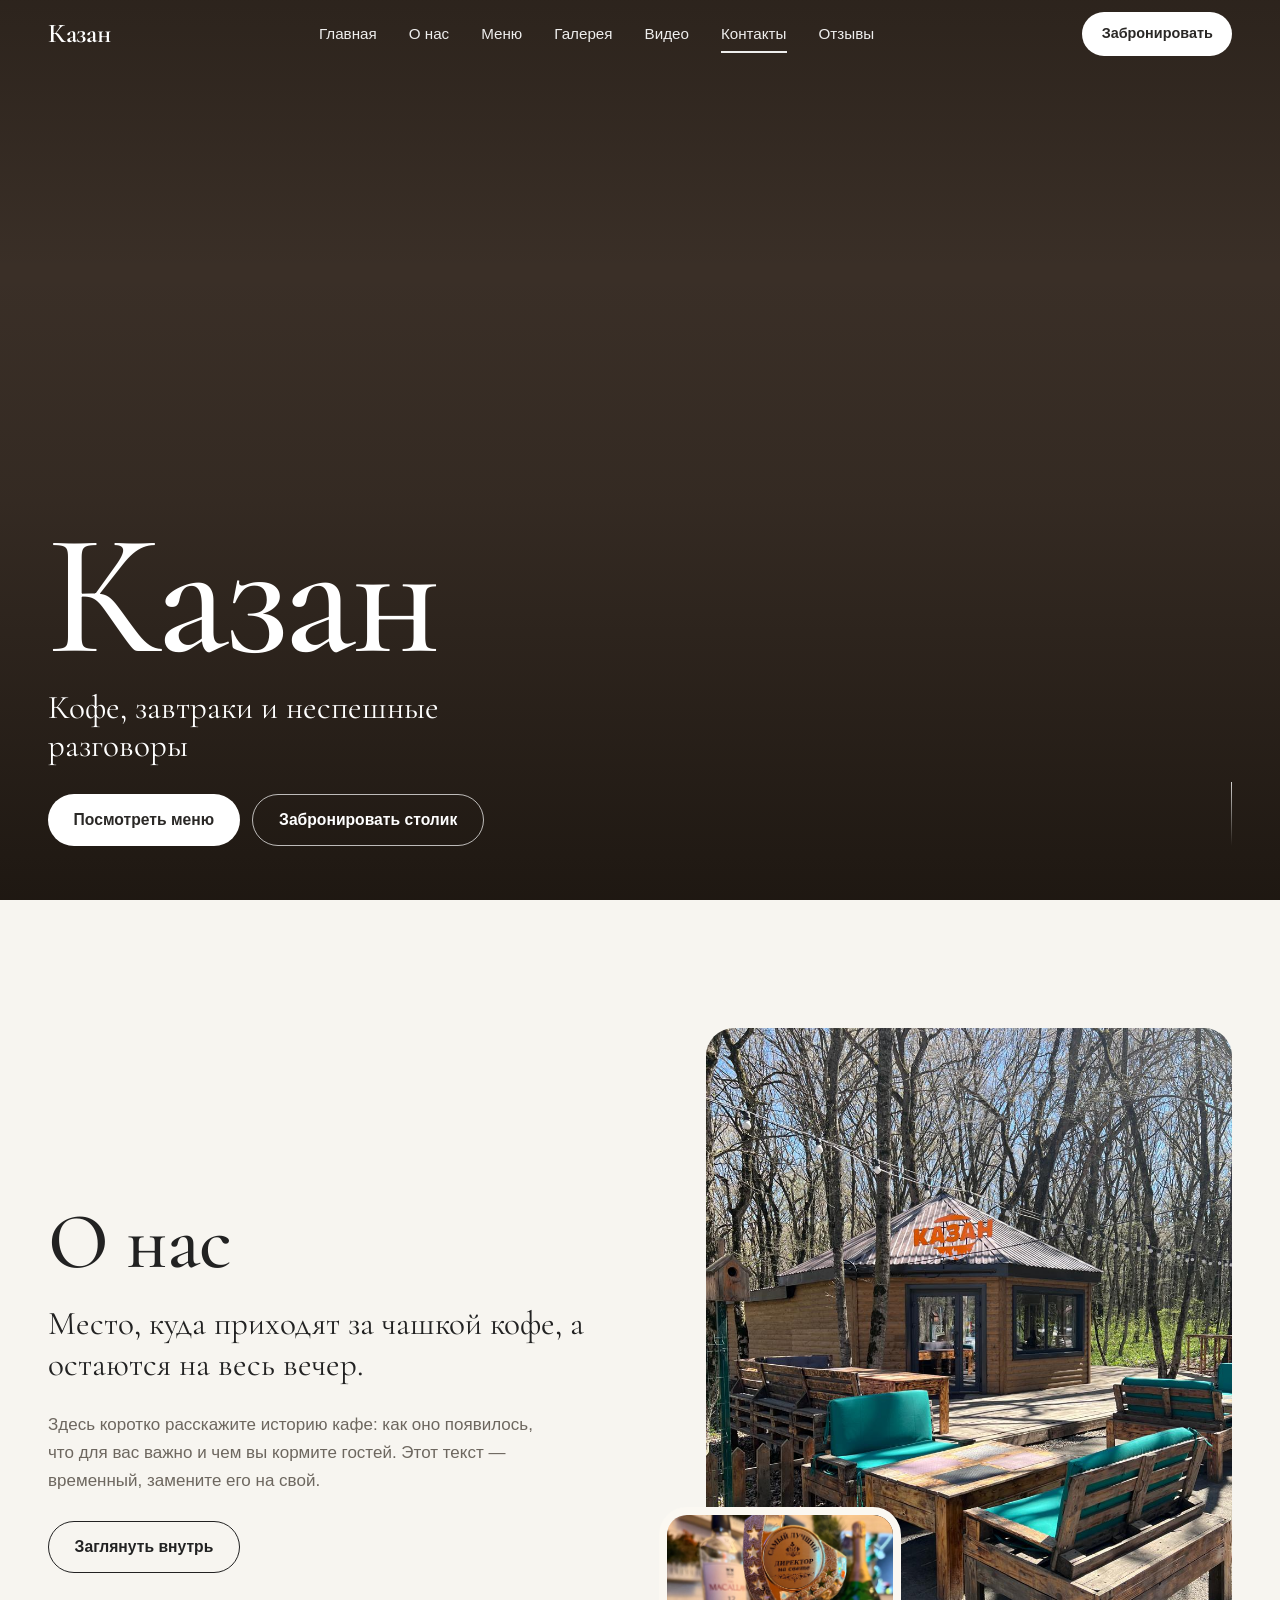
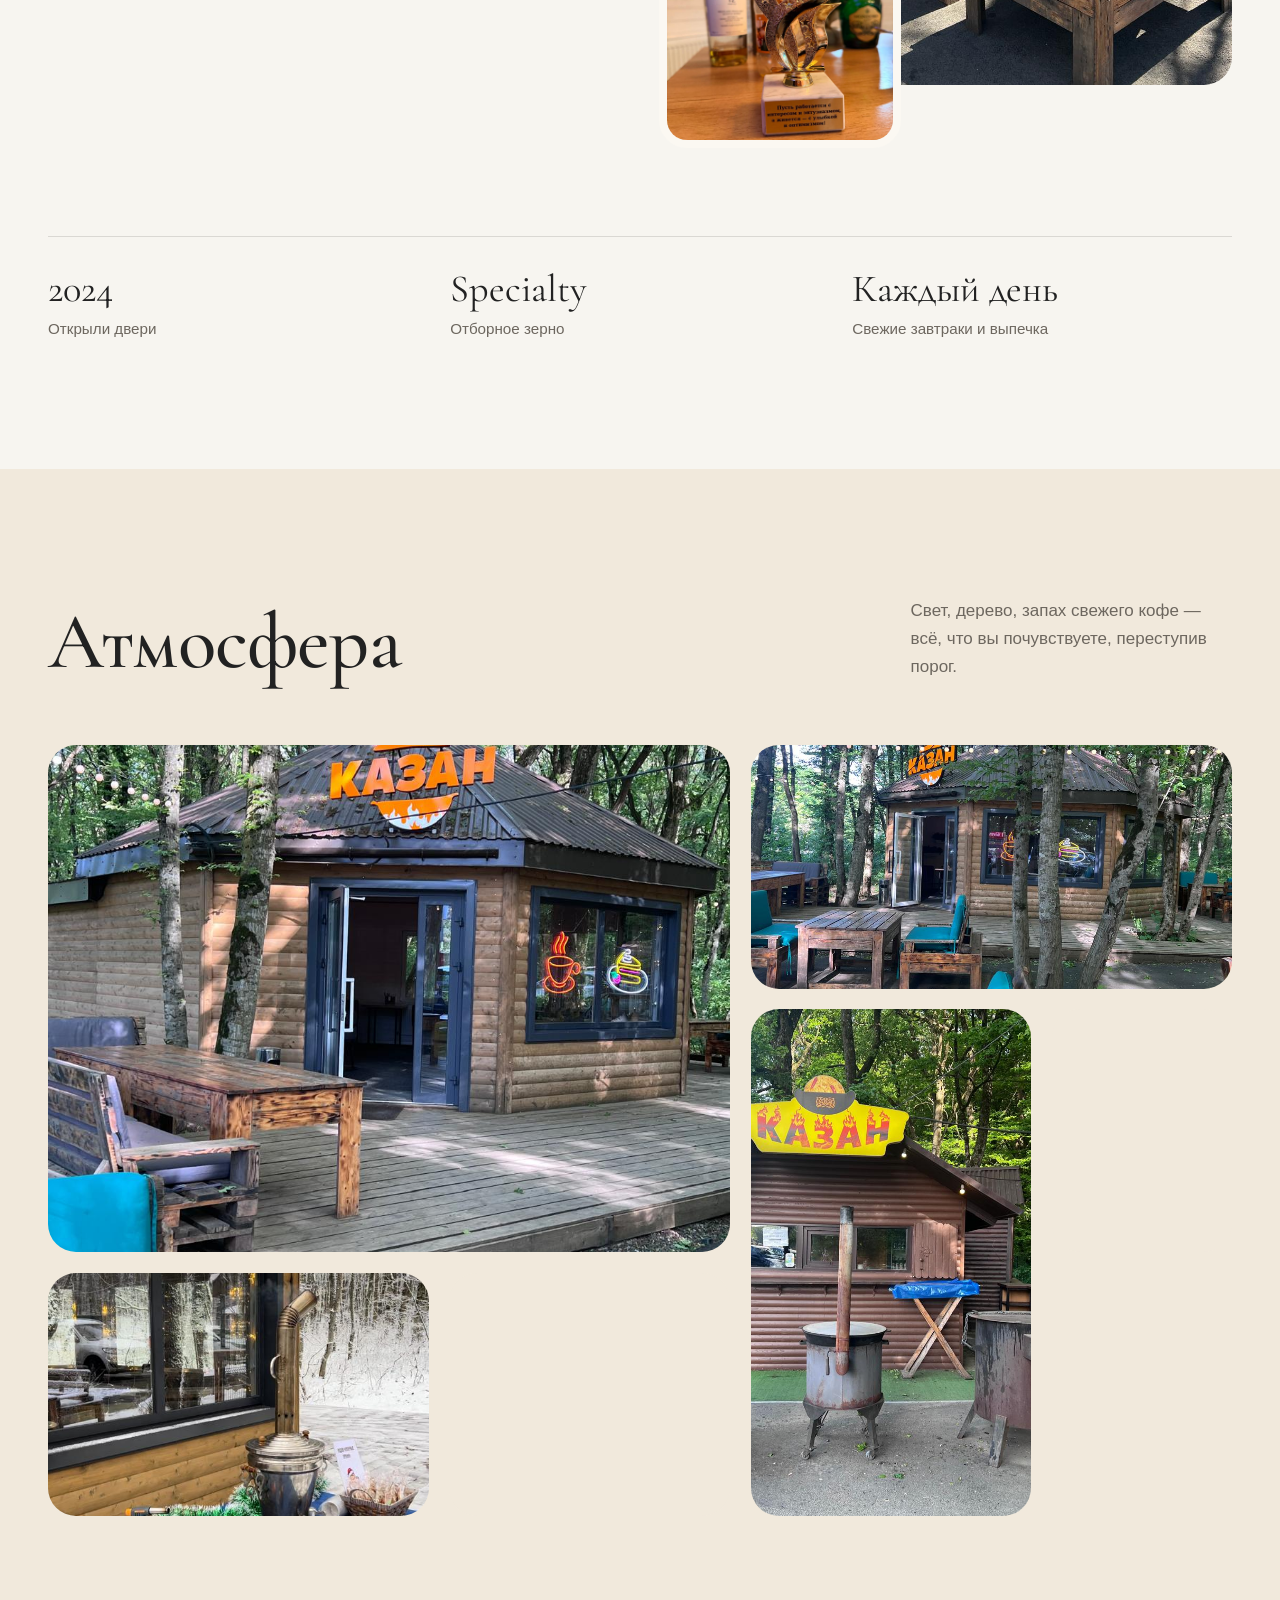
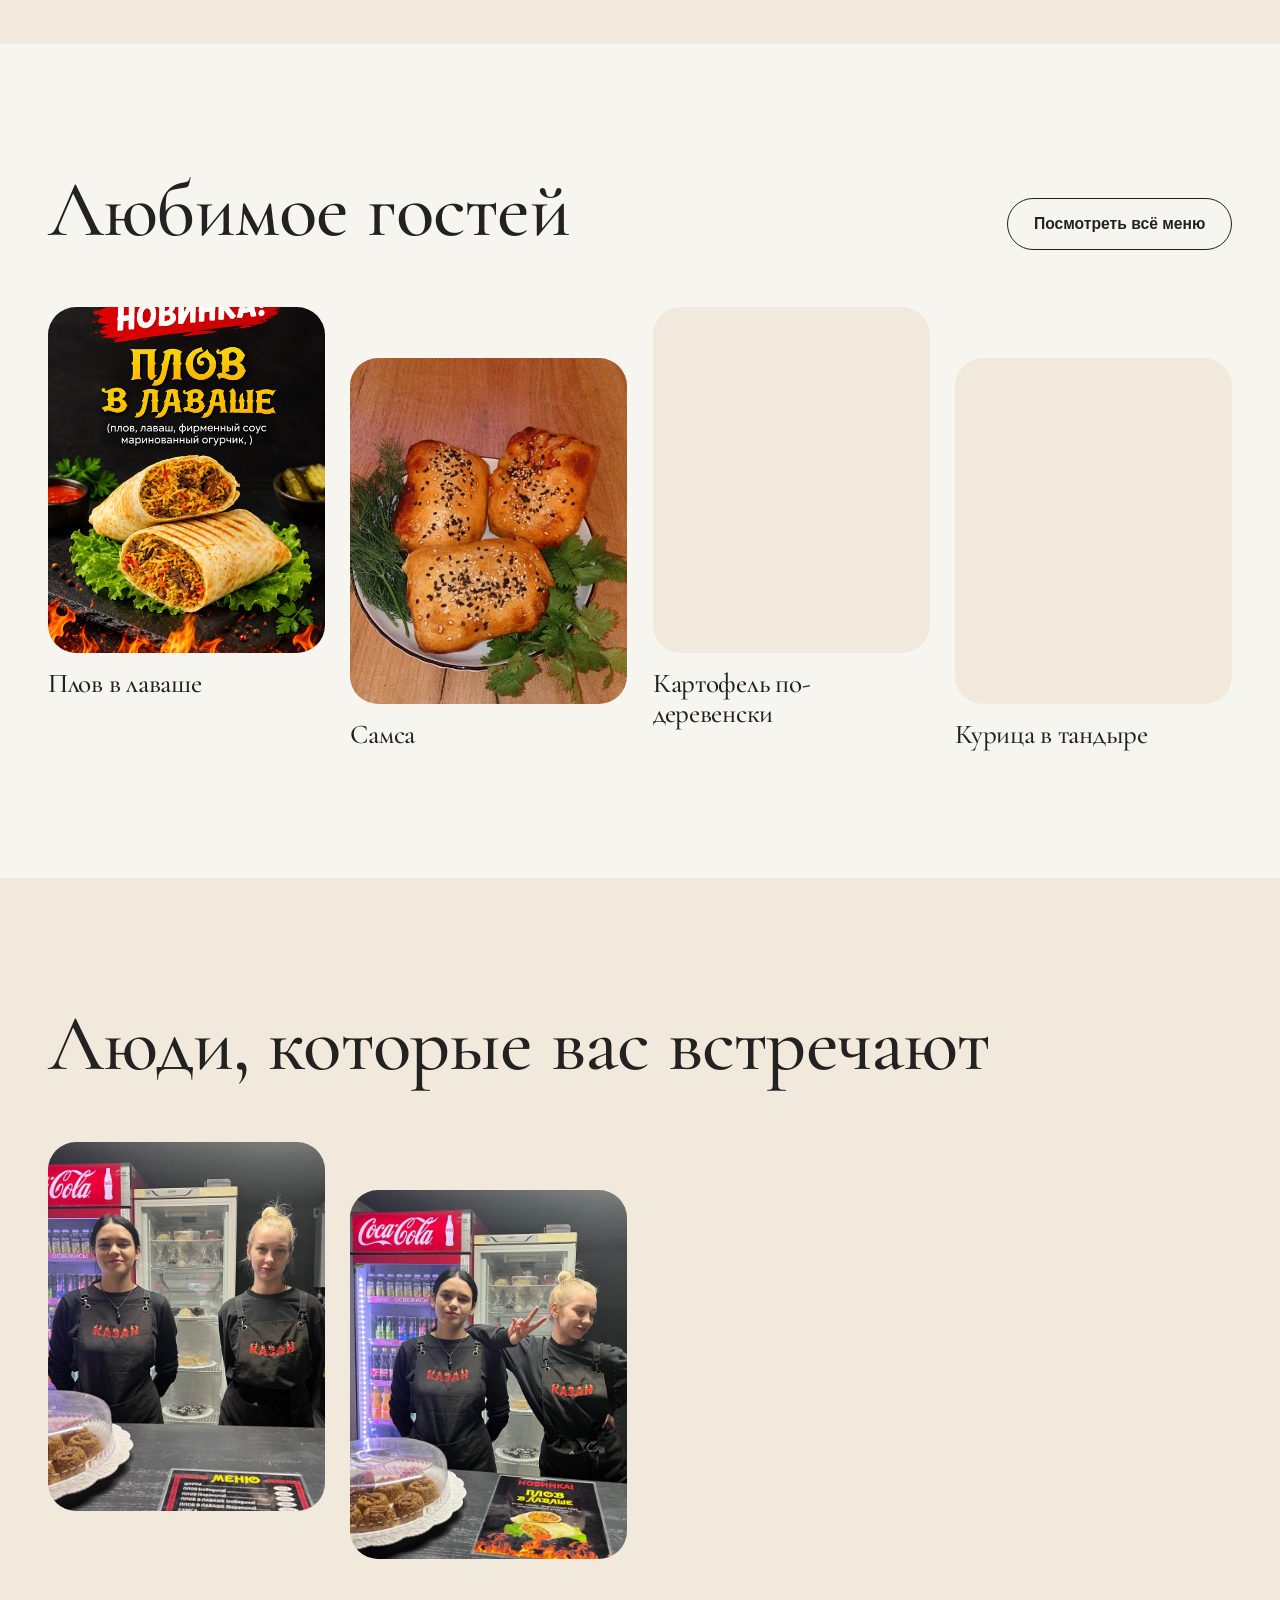
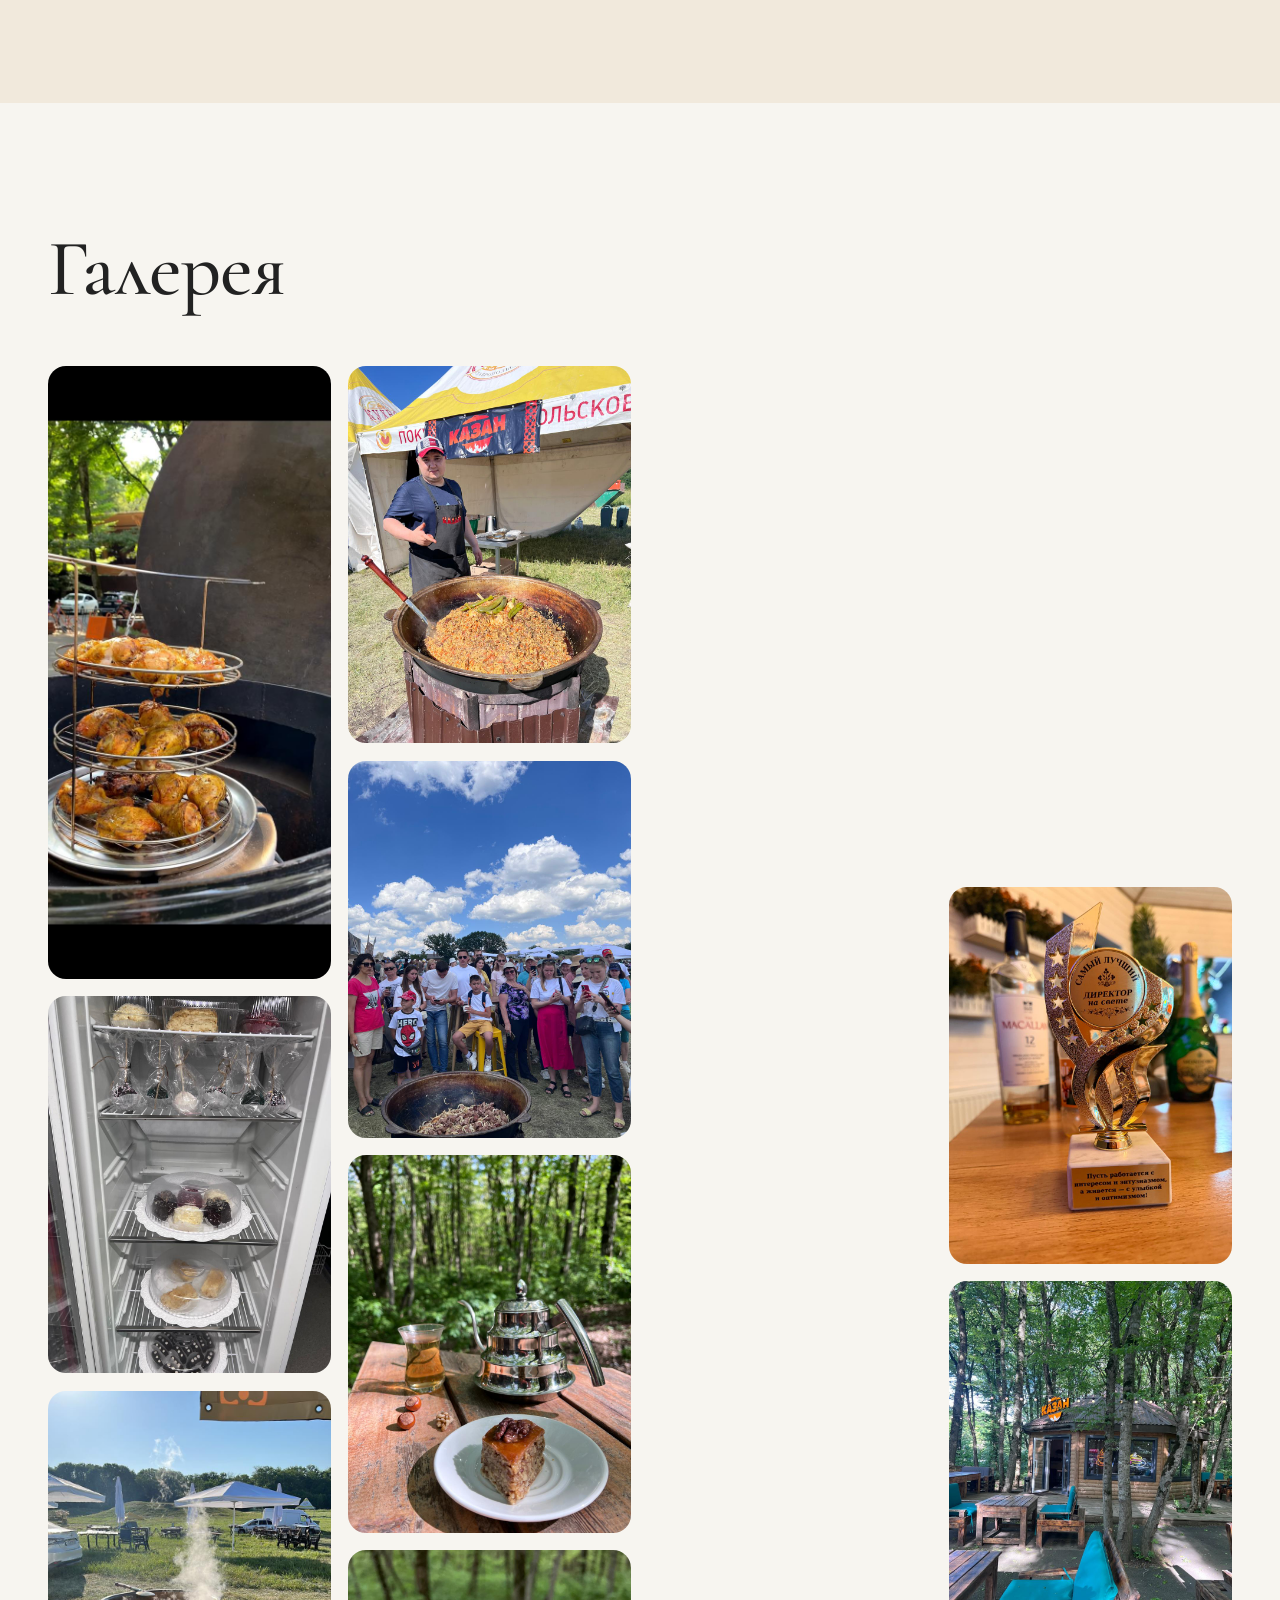
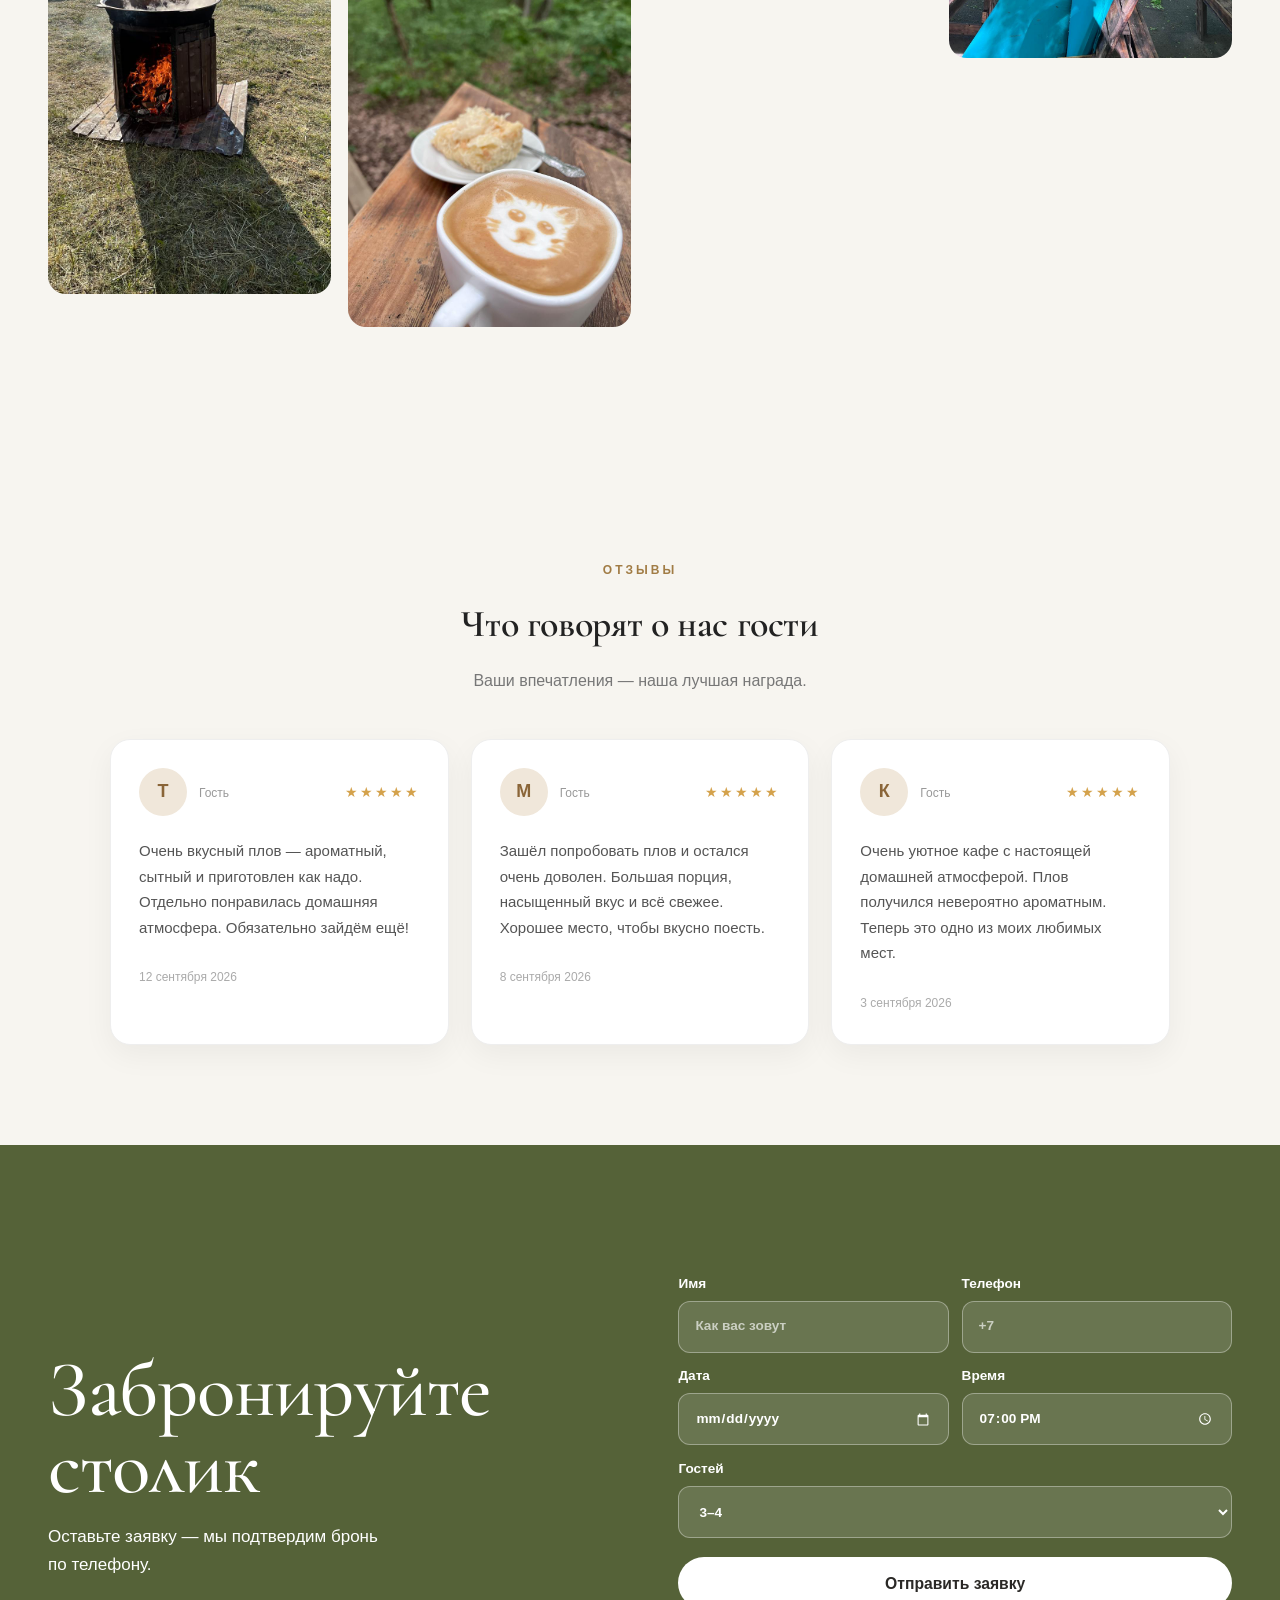
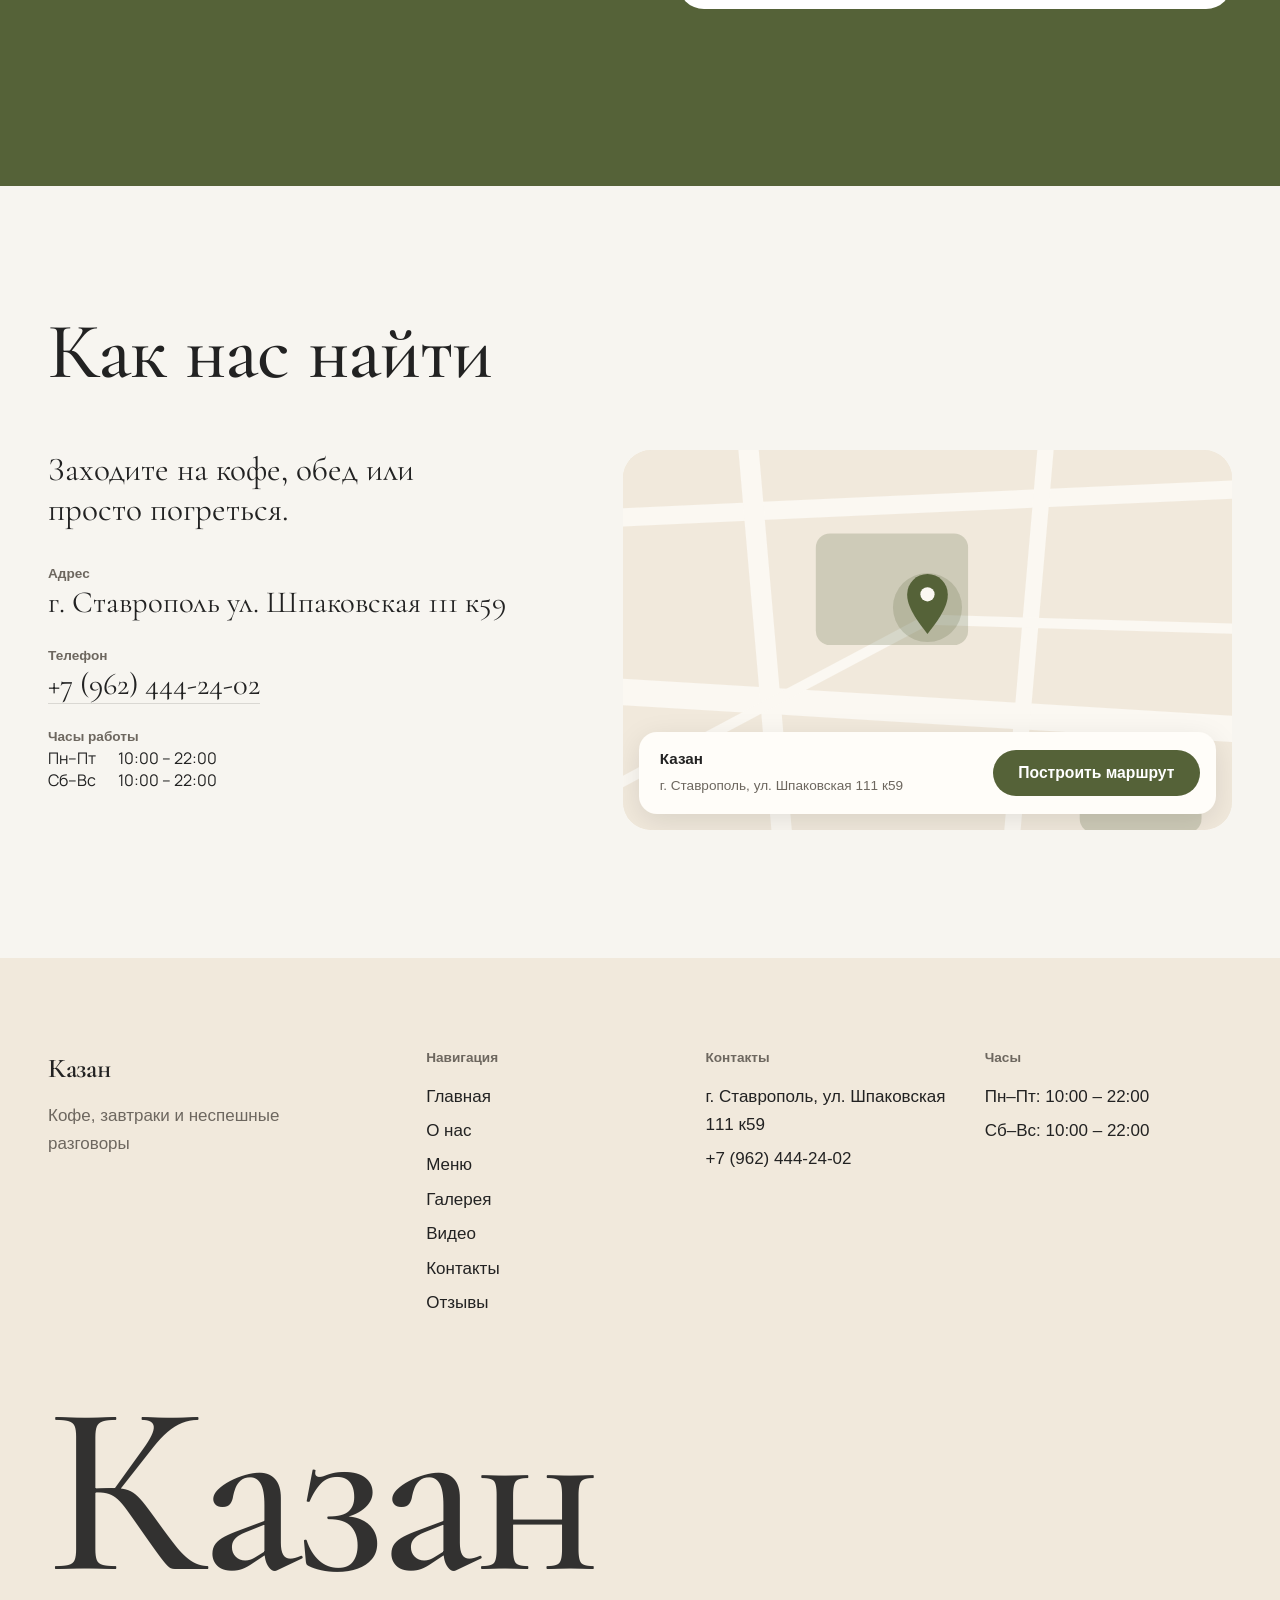
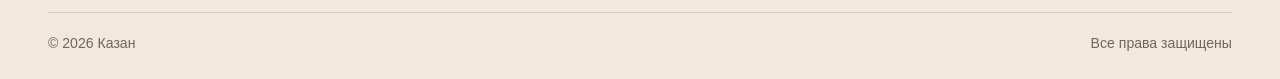
==== commit 25fcb61b: "Add files via upload" ====
--- a/index.html
+++ b/index.html
@@ -90,7 +90,7 @@
           <h1 class="rise">Казан</h1>
           <p class="rise">Кофе, завтраки и неспешные разговоры</p>
           <div class="cta rise">
-            <a class="btn btn-light" href="#menu">Посмотреть меню</a>
+            <a class="btn btn-light" href="menu.html">Посмотреть меню</a>
             <a class="btn btn-ghost" href="#booking">Забронировать столик</a>
           </div>
         </div>
@@ -206,48 +206,40 @@
       <div class="wrap">
         <div class="sec-head">
           <h2 class="h2" id="pop-t" data-r>Любимое гостей</h2>
-          <a class="btn btn-line" href="#menu">Посмотреть всё меню</a>
+          <a class="btn btn-line" href="menu.html">Посмотреть всё меню</a>
         </div>
 
         <div class="pop">
           <article data-r>
             <div class="ph">
-              <img src="images/popular-syrniki.jpg" width="800" height="1000" alt="Сырники" loading="lazy"
+              <img src="image/blyud+kombo/plov-lavash(n).png" width="800" height="1000" alt="Сырники" loading="lazy"
                 decoding="async" data-placeholder-tone="butter" data-placeholder-label="Фото: блюдо">
             </div>
-            <h3>Сырники</h3>
-            <p>Со сметаной и ягодным соусом</p>
-            <div class="price">390 ₽</div>
-          </article>
-
-          <article data-r>
-            <div class="ph">
-              <img src="images/popular-avocado.jpg" width="800" height="1000" alt="Тост с авокадо" loading="lazy"
+            <h3>Плов в лаваше</h3>
+          </article>
+
+          <article data-r>
+            <div class="ph">
+              <img src="image/blyud+kombo/samsa.jpeg" width="800" height="1000" alt="Тост с авокадо" loading="lazy"
                 decoding="async" data-placeholder-tone="olive" data-placeholder-label="Фото: блюдо">
             </div>
-            <h3>Тост с авокадо</h3>
-            <p>Яйцо пашот, микрозелень</p>
-            <div class="price">470 ₽</div>
-          </article>
-
-          <article data-r>
-            <div class="ph">
-              <img src="images/popular-flat-white.jpg" width="800" height="1000" alt="Флэт уайт" loading="lazy"
+            <h3>Самса</h3>
+          </article>
+
+          <article data-r>
+            <div class="ph">
+              <img src="image/blyud+kombo/kartoshka.jpeg" width="800" height="1000" alt="Флэт уайт" loading="lazy"
                 decoding="async" data-placeholder-tone="coffee" data-placeholder-label="Фото: напиток">
             </div>
-            <h3>Флэт уайт</h3>
-            <p>Двойной эспрессо, молоко</p>
-            <div class="price">280 ₽</div>
-          </article>
-
-          <article data-r>
-            <div class="ph">
-              <img src="images/popular-tart.jpg" width="800" height="1000" alt="Тарт с грушей" loading="lazy"
+            <h3>Картофель по-деревенски</h3>
+          </article>
+
+          <article data-r>
+            <div class="ph">
+              <img src="image/blyud+kombo/kurica-v-tandire.jpeg" width="800" height="1000" alt="Тарт с грушей" loading="lazy"
                 decoding="async" data-placeholder-tone="peach" data-placeholder-label="Фото: десерт">
             </div>
-            <h3>Тарт с грушей</h3>
-            <p>Миндальный крем</p>
-            <div class="price">340 ₽</div>
+            <h3>Курица в тандыре</h3>
           </article>
         </div>
       </div>
@@ -268,8 +260,6 @@
               <img src="image/baristi.jpeg" width="720" height="960" alt="Шеф-повар" loading="lazy" decoding="async"
                 data-placeholder-tone="peach" data-placeholder-label="Фото: сотрудник">
             </div>
-            <h3>Имя Фамилия</h3>
-            <p>Шеф-повар</p>
           </article>
 
           <article data-r>
@@ -277,8 +267,7 @@
               <img src="image/baristi2.jpeg" width="720" height="960" alt="Бариста" loading="lazy" decoding="async"
                 data-placeholder-tone="latte" data-placeholder-label="Фото: сотрудник">
             </div>
-            <h3>Имя Фамилия</h3>
-            <p>Бариста</p>
+
           </article>
 
           <article data-r>
@@ -286,8 +275,7 @@
               <img src="image/koll.jpeg" width="720" height="960" alt="Кондитер" loading="lazy" decoding="async"
                 data-placeholder-tone="butter" data-placeholder-label="Фото: сотрудник">
             </div>
-            <h3>Имя Фамилия</h3>
-            <p>Кондитер</p>
+
           </article>
 
           <article data-r>
@@ -295,8 +283,7 @@
               <img src="image/kazan.jpeg" width="720" height="960" alt="Управляющий" loading="lazy" decoding="async"
                 data-placeholder-tone="sage" data-placeholder-label="Фото: сотрудник">
             </div>
-            <h3>Имя Фамилия</h3>
-            <p>Управляющий</p>
+
           </article>
         </div>
       </div>
@@ -473,27 +460,11 @@
               </div>
 
               <div>
-                <dt>Почта</dt>
-                <dd><a href="mailto:hello@example.com">hello@example.com</a></dd>
-              </div>
-
-              <div>
                 <dt>Часы работы</dt>
                 <dd>
                   <div class="hrs">
                     <span>Пн–Пт</span><span>10:00 -- 22:00</span>
                     <span>Сб–Вс</span><span>10:00 -- 22:00</span>
-                  </div>
-                </dd>
-              </div>
-
-              <div>
-                <dt>Соцсети</dt>
-                <dd>
-                  <div class="soc">
-                    <a href="#" rel="noopener">Instagram</a>
-                    <a href="#" rel="noopener">Telegram</a>
-                    <a href="#" rel="noopener">VK</a>
                   </div>
                 </dd>
               </div>
@@ -524,7 +495,7 @@
             <div class="route">
               <span>
                 <b>Казан</b>
-                <span class="mute" style="font-size:.85rem">г. Ваш город, ул. Примерная, 10</span>
+                <span class="mute" style="font-size:.85rem">г. Ставрополь, ул. Шпаковская 111 к59</span>
               </span>
               <a class="btn btn-fill"
                 href="https://2gis.ru/stavropol/geo/8022672491482347?m=41.920487%2C45.032286%2F16"
@@ -552,7 +523,7 @@
           <ul>
             <li><a href="#top">Главная</a></li>
             <li><a href="#about">О нас</a></li>
-            <li><a href="#menu">Меню</a></li>
+            <li><a href="menu.html#menu">Меню</a></li>
             <li><a href="#gallery">Галерея</a></li>
             <li><a href="#video">Видео</a></li>
             <li><a href="#contacts">Контакты</a></li>
@@ -563,22 +534,16 @@
         <div>
           <h4>Контакты</h4>
           <ul>
-            <li>г. Ваш город, ул. Примерная, 10</li>
-            <li><a href="tel:+70000000000">+7 (000) 000-00-00</a></li>
-            <li><a href="mailto:hello@example.com">hello@example.com</a></li>
+            <li>г. Ставрополь, ул. Шпаковская  111 к59</li>
+            <li><a href="tel:+79624442402">+7 (962) 444-24-02</a></li>
           </ul>
         </div>
 
         <div>
-          <h4>Часы и соцсети</h4>
+          <h4>Часы</h4>
           <ul>
-            <li>Пн–Пт: 08:00 – 21:00</li>
-            <li>Сб–Вс: 09:00 – 22:00</li>
-            <li>
-              <a href="#">Instagram</a> ·
-              <a href="#">Telegram</a> ·
-              <a href="#">VK</a>
-            </li>
+            <li>Пн–Пт: 10:00 – 22:00</li>
+            <li>Сб–Вс: 10:00 – 22:00</li>
           </ul>
         </div>
       </div>
--- a/style.css
+++ b/style.css
@@ -54,7 +54,8 @@
 
 html,
 body {
-  height: auto
+  height: auto;
+  overflow-x: hidden;
 }
 
 body {
@@ -794,117 +795,283 @@
 }
 
 /* menu */
-.tabs {
-  position: sticky;
-  top: calc(68px + env(safe-area-inset-top, 0px));
-  z-index: 10;
+
+* {
+  box-sizing: border-box;
+  margin: 0;
+  padding: 0;
+}
+
+body {
+  font-family: Arial, sans-serif;
+  background: #f7f5f0;
+  color: #222;
+}
+
+
+/* ========================= */
+/* HEADER */
+/* ========================= */
+
+.header {
+  text-align: center;
+  padding: 45px 20px 25px;
+}
+
+.restaurant-name {
+  font-size: 36px;
+  font-weight: 700;
+  margin-bottom: 10px;
+}
+
+.subtitle {
+  color: #777;
+  font-size: 16px;
+}
+
+
+/* ========================= */
+/* КАТЕГОРИИ */
+/* ========================= */
+
+.categories {
   display: flex;
-  gap: .6rem;
-  overflow-x: auto;
-  padding: .8rem var(--pad);
-  margin-inline: calc(var(--pad)*-1);
-  background: color-mix(in srgb, var(--bg) 92%, transparent);
-  backdrop-filter: blur(10px);
-  -webkit-backdrop-filter: blur(10px);
-  scrollbar-width: none
-}
-
-.tabs::-webkit-scrollbar {
-  display: none
-}
-
-.tab {
-  flex: none;
-  min-height: 46px;
-  padding: 0 1.25rem;
-  border-radius: 999px;
-  border: 1.5px solid var(--line);
-  font-weight: 600;
-  font-size: .95rem;
-  transition: .25s
-}
-
-.tab[aria-selected="true"] {
-  background: var(--ink);
-  color: var(--bg);
-  border-color: var(--ink)
-}
-
-.mlist {
-  display: grid;
-  grid-template-columns: 1fr 1fr;
-  gap: 0 clamp(2rem, 5vw, 5rem);
-  margin-top: 1.2rem
-}
-
-.mi {
-  display: grid;
-  grid-template-columns: 92px 1fr;
-  gap: 1.1rem;
+  justify-content: center;
+  gap: 10px;
+  padding: 15px 20px 35px;
+  flex-wrap: wrap;
+}
+
+.category-btn {
+  border: none;
+  background: #fff;
+  color: #333;
+
+  padding: 12px 24px;
+
+  border-radius: 30px;
+
+  cursor: pointer;
+
+  font-size: 15px;
+
+  transition: 0.25s;
+
+  box-shadow: 0 2px 10px rgba(0, 0, 0, 0.05);
+}
+
+.category-btn:hover {
+  transform: translateY(-2px);
+}
+
+.category-btn.active {
+  background: #222;
+  color: #fff;
+}
+
+
+/* ========================= */
+/* МЕНЮ */
+/* ========================= */
+
+.menu-section {
+  display: none;
+
+  max-width: 1200px;
+
+  margin: 0 auto;
+
+  padding: 0 20px 60px;
+}
+
+.menu-section.active {
+  display: grid;
+
+  grid-template-columns: repeat(3, 1fr);
+
+  gap: 25px;
+}
+
+
+/* ========================= */
+/* КАРТОЧКА */
+/* ========================= */
+
+.card {
+  position: relative;
+  background: #fff;
+
+  border-radius: 18px;
+
+  overflow: hidden;
+
+  box-shadow:
+    0 5px 25px rgba(0, 0, 0, 0.07);
+
+  transition:
+    transform 0.3s,
+    box-shadow 0.3s;
+}
+
+.badge {
+  position: absolute;
+  top: 10px;
+  right: 10px;
+  color: white;
+  background-color: red;
+  border-radius: 30%;
+  padding: 10px;
+  margin: 5px auto;
+  font-weight: 900;
+}
+
+
+/* ========================= */
+/* ФОТО */
+/* ========================= */
+
+.card-image {
+  width: 100%;
+
+  height: 220px;
+
+  object-fit: cover;
+
+  display: block;
+}
+
+
+/* ========================= */
+/* СОДЕРЖИМОЕ */
+/* ========================= */
+
+.card-content {
+  padding: 20px;
+}
+
+.card-title {
+  font-size: 20px;
+
+  font-weight: 700;
+
+  margin-bottom: 8px;
+}
+
+.card-description {
+  color: #777;
+
+  line-height: 1.5;
+
+  font-size: 14px;
+
+  min-height: 42px;
+
+  margin-bottom: 18px;
+}
+
+
+/* ========================= */
+/* ЦЕНА */
+/* ========================= */
+
+.card-bottom {
+  display: flex;
+
+  justify-content: space-between;
+
   align-items: center;
-  padding: 1.1rem 0;
-  border-bottom: 1px solid var(--line)
-}
-
-.mi .ph {
-  width: 92px;
-  height: 92px;
-  border-radius: var(--r-md)
-}
-
-.mi .top {
-  display: flex;
-  justify-content: space-between;
-  gap: 1rem;
-  align-items: baseline
-}
-
-.mi h3 {
-  font-size: 1.5rem;
-  line-height: 1.1
-}
-
-.mi .price {
+}
+
+.price {
+  font-size: 19px;
+
   font-weight: 700;
-  white-space: nowrap
-}
-
-.mi p {
-  color: var(--mute);
-  font-size: .93rem;
-  line-height: 1.5;
-  margin-top: .2rem
-}
-
-.fade {
-  animation: fadein .5s ease
-}
-
-@keyframes fadein {
-  from {
-    opacity: 0;
-    transform: translateY(10px)
-  }
-
-  to {
-    opacity: 1;
-    transform: none
-  }
-}
-
-@media(max-width:860px) {
-  .mlist {
-    grid-template-columns: 1fr
-  }
-
-  .mi {
-    grid-template-columns: 76px 1fr
-  }
-
-  .mi .ph {
-    width: 76px;
-    height: 76px
-  }
+}
+
+.weight {
+  color: #999;
+
+  font-size: 13px;
+}
+
+
+/* ========================= */
+/* НАПИТКИ */
+/* ========================= */
+
+.drinks .card-image {
+  height: 180px;
+}
+
+
+/* ========================= */
+/* FOOTER */
+/* ========================= */
+
+.footer {
+  text-align: center;
+
+  padding: 30px 20px;
+
+  color: #888;
+
+  font-size: 14px;
+}
+
+
+/* ========================= */
+/* ПЛАНШЕТ */
+/* ========================= */
+
+@media (max-width: 900px) {
+
+  .menu-section.active {
+    grid-template-columns: repeat(2, 1fr);
+  }
+
+}
+
+
+/* ========================= */
+/* ТЕЛЕФОН */
+/* ========================= */
+
+@media (max-width: 600px) {
+
+  .header {
+    padding-top: 30px;
+  }
+
+  .restaurant-name {
+    font-size: 28px;
+  }
+
+  .categories {
+    justify-content: flex-start;
+
+    overflow-x: auto;
+
+    flex-wrap: nowrap;
+
+    padding-left: 15px;
+    padding-right: 15px;
+  }
+
+  .category-btn {
+    white-space: nowrap;
+  }
+
+  .menu-section.active {
+    grid-template-columns: 1fr;
+
+    padding-left: 15px;
+    padding-right: 15px;
+  }
+
+  .card-image {
+    height: 230px;
+  }
+
 }
 
 /* gallery */
@@ -1561,4 +1728,29 @@
   border-radius: 20px;
   padding: 10px;
   margin: 0 auto;
+}
+
+.menu-hero {
+  position: relative;
+  text-align: center;
+  font-weight: 700;
+  padding: 20px;
+  margin: 30px auto;
+}
+
+.menu-hero::after {
+  content: "";
+  position: absolute;
+  bottom: 0;
+  left: 0;
+  width: 100%;
+  height: 3px;
+
+  background: linear-gradient(
+    to right,
+    transparent 0%,
+    gold 30%,
+    gold 70%,
+    transparent 100%
+  );
 }
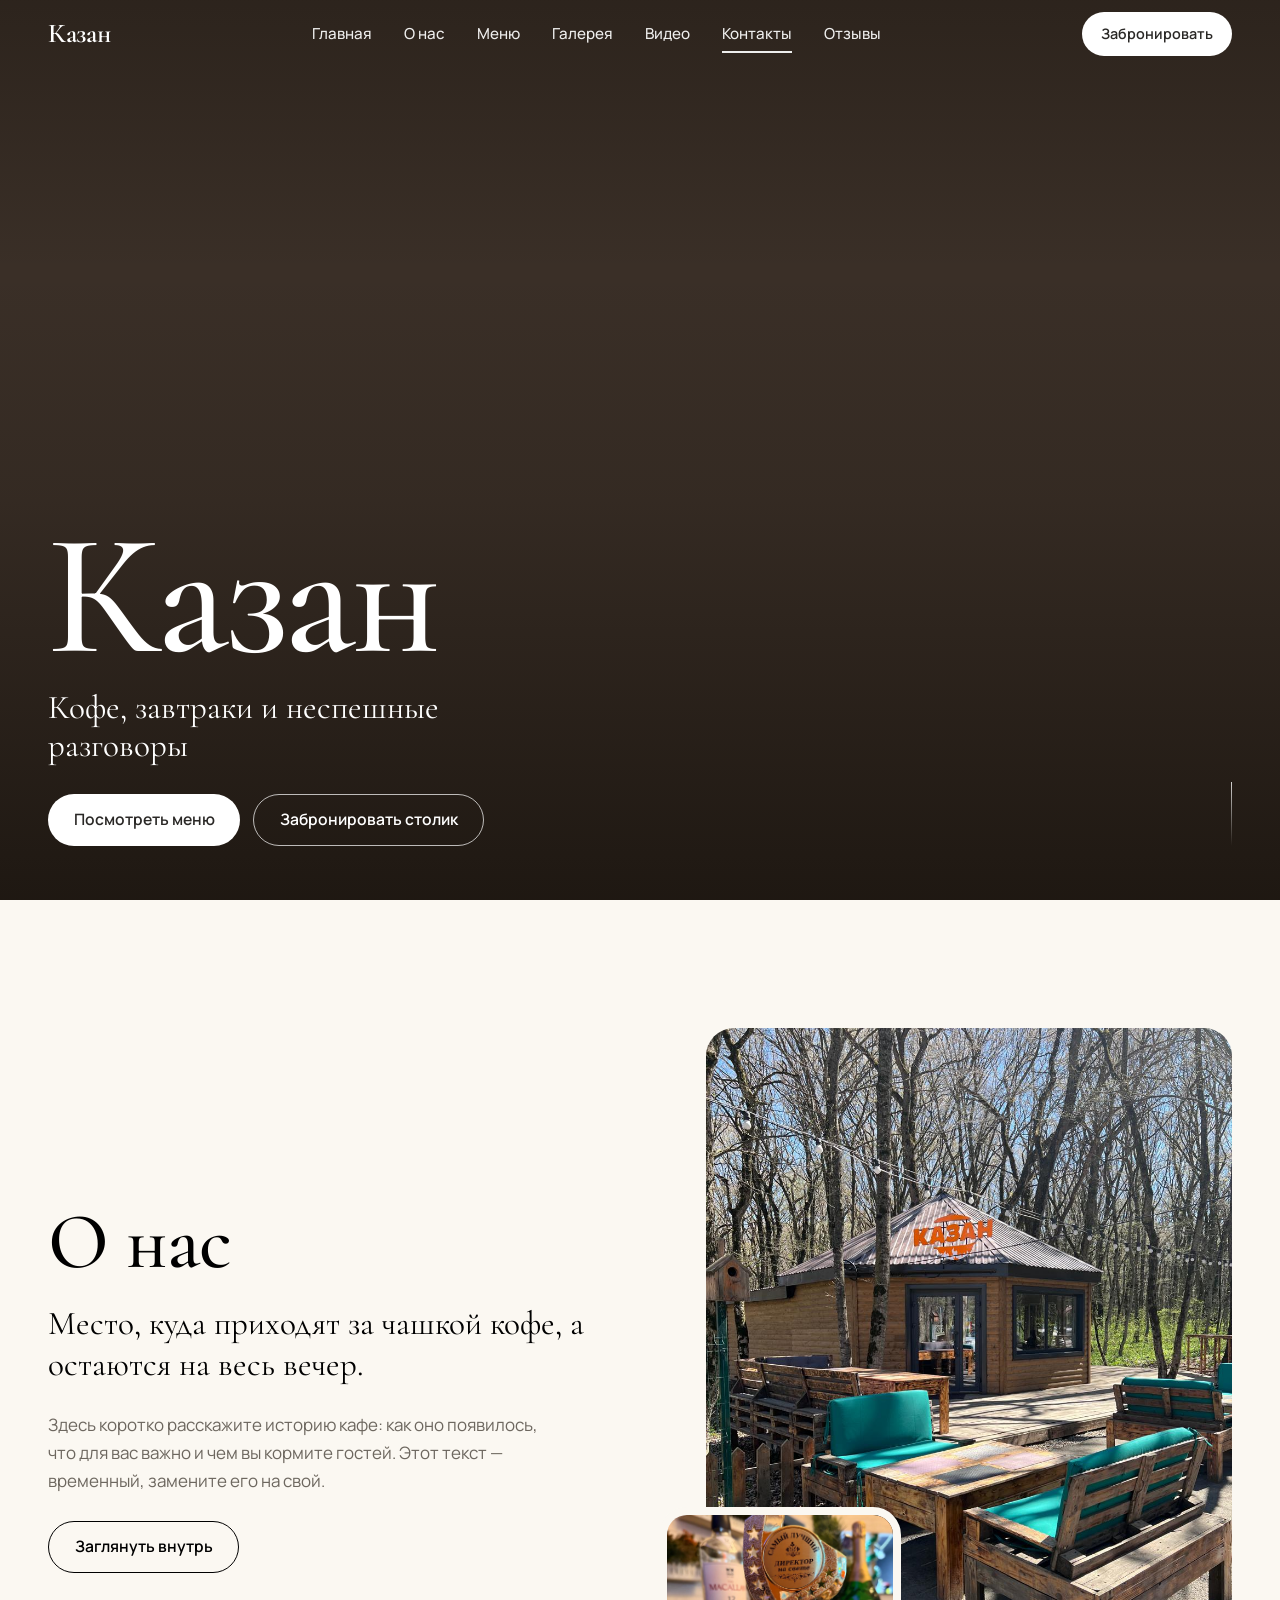
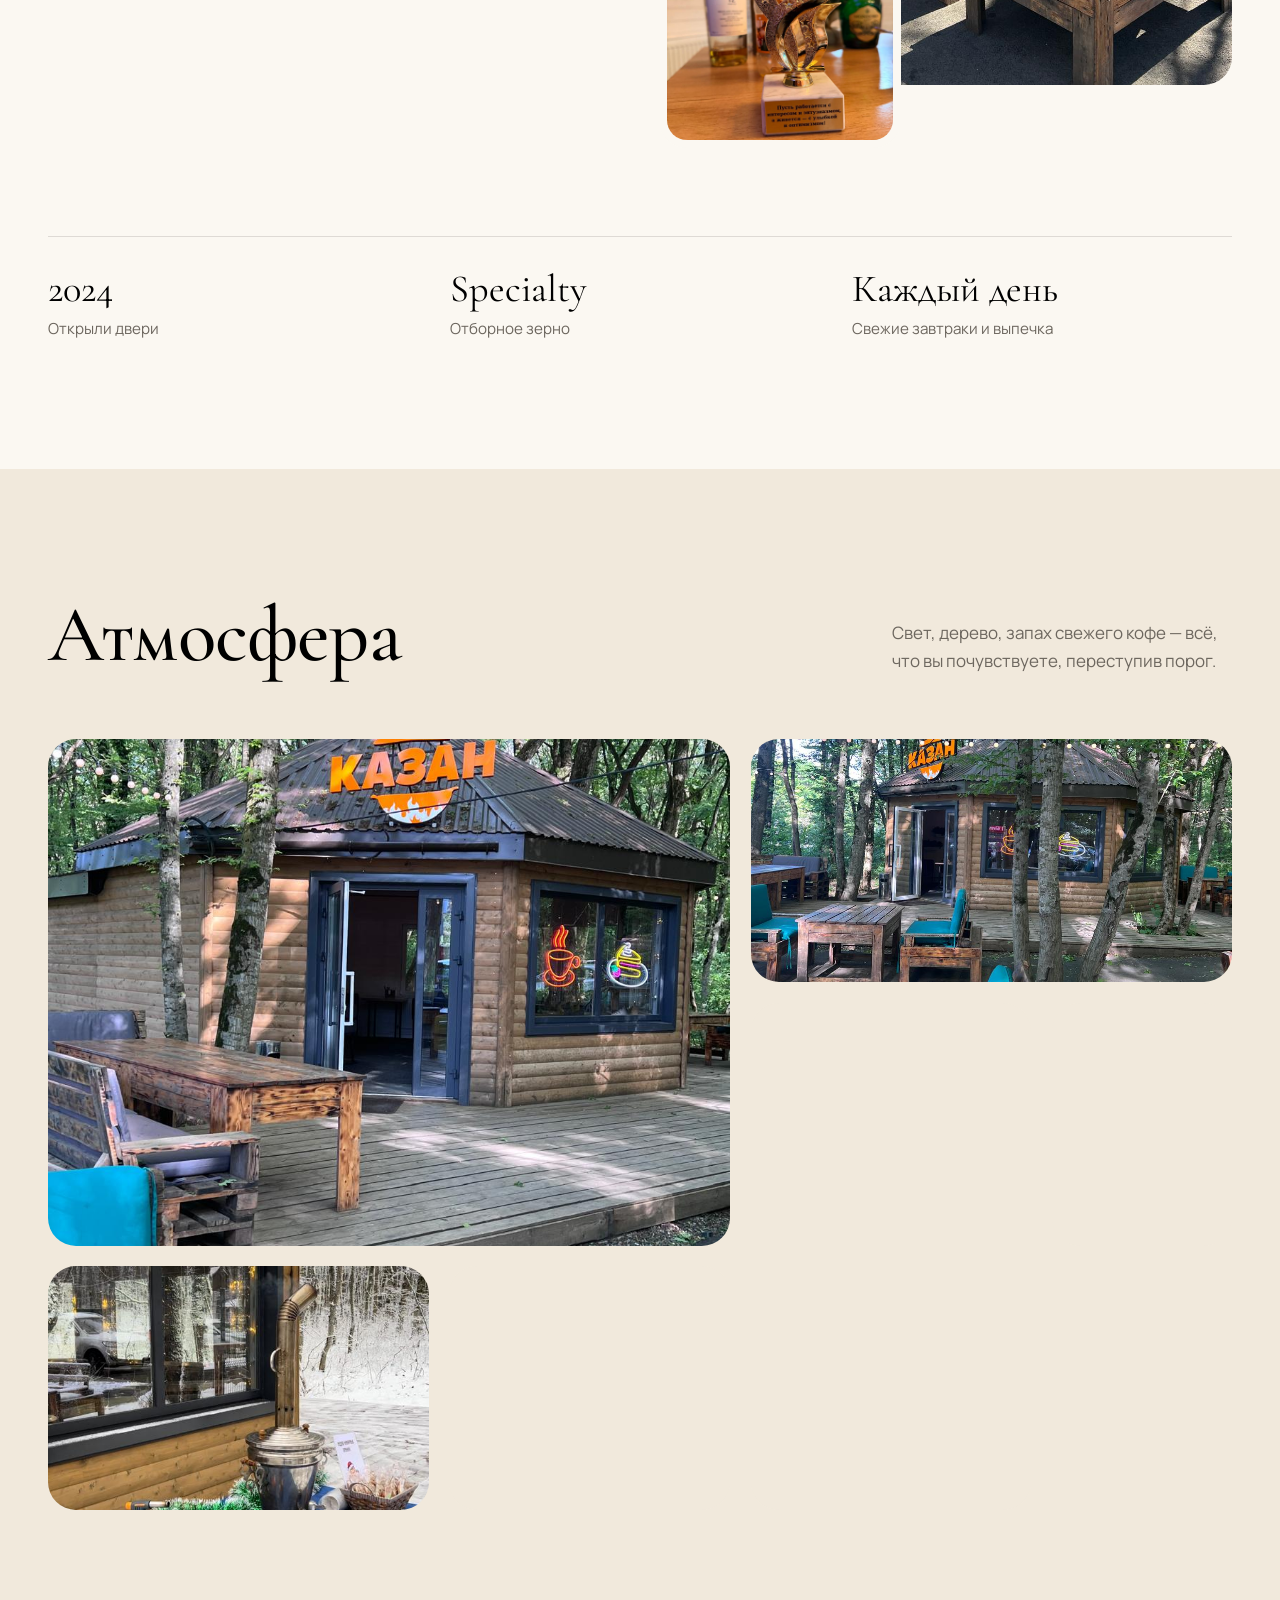
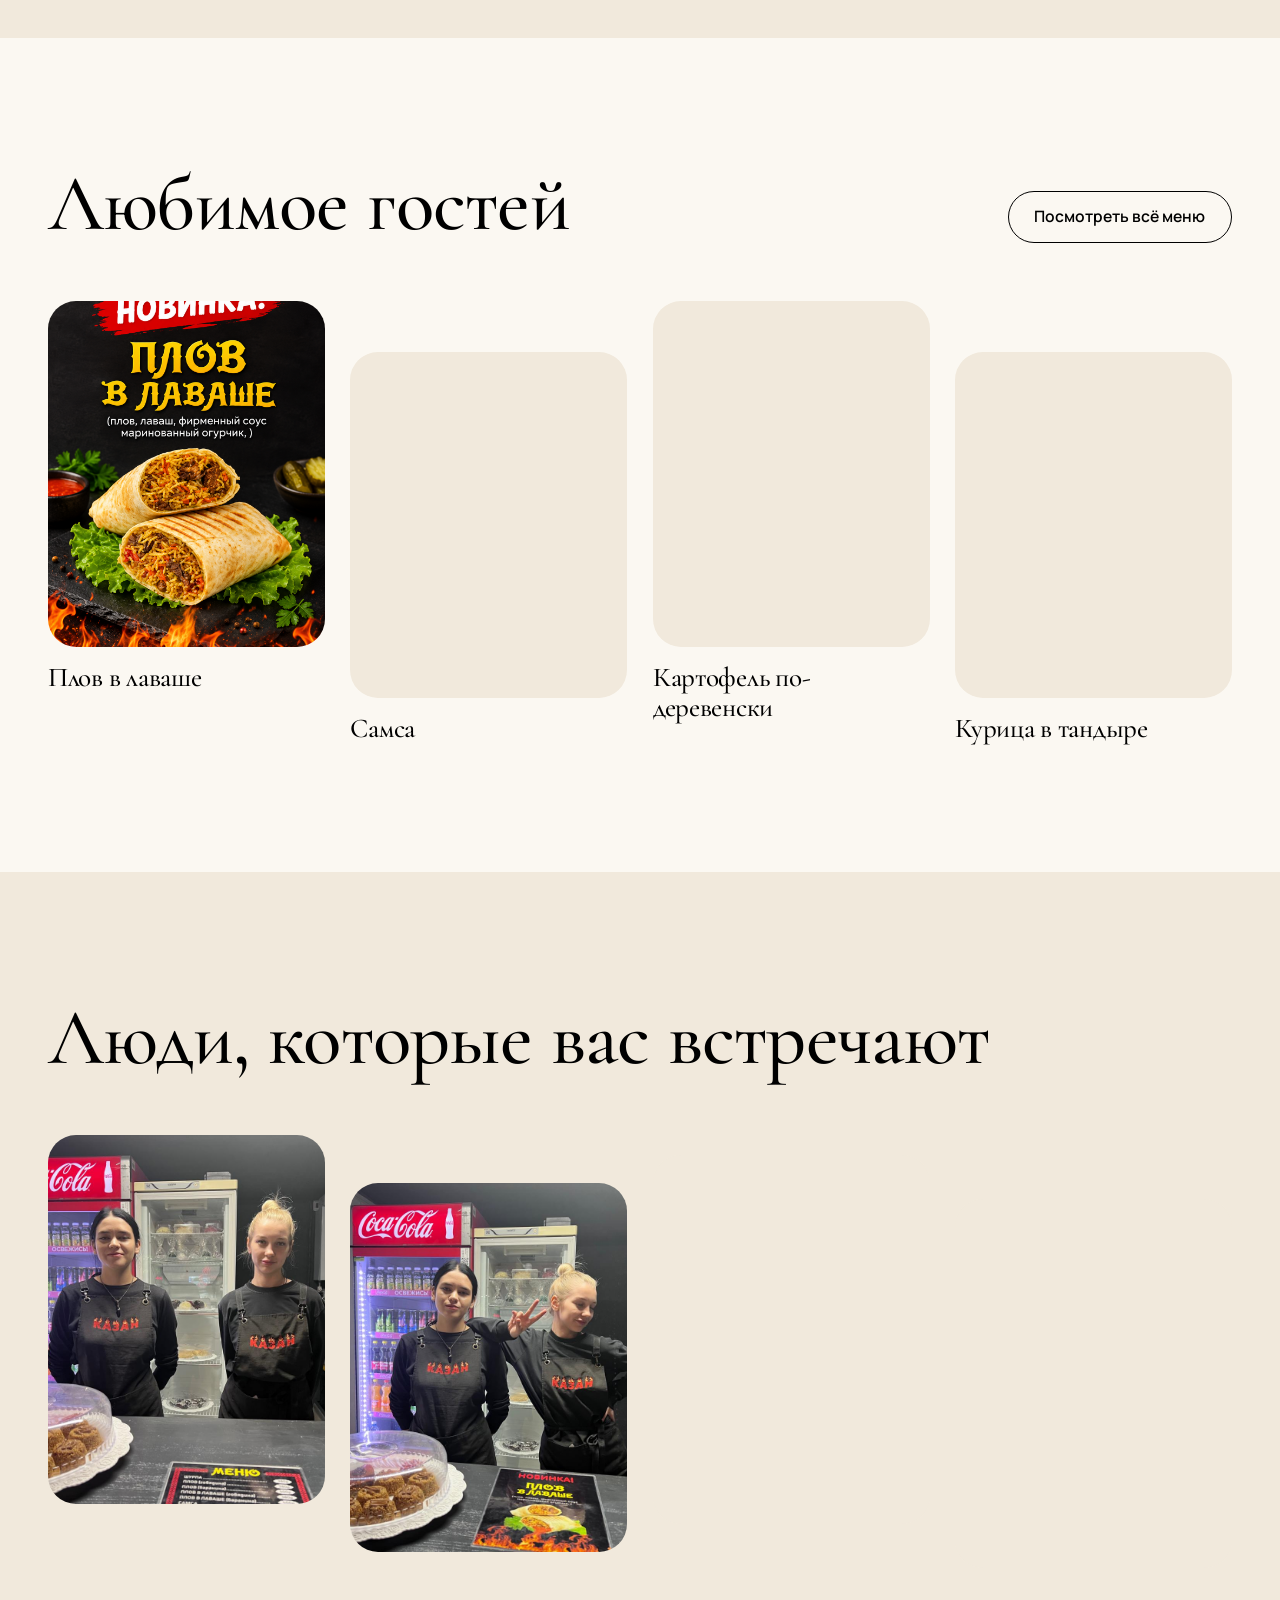
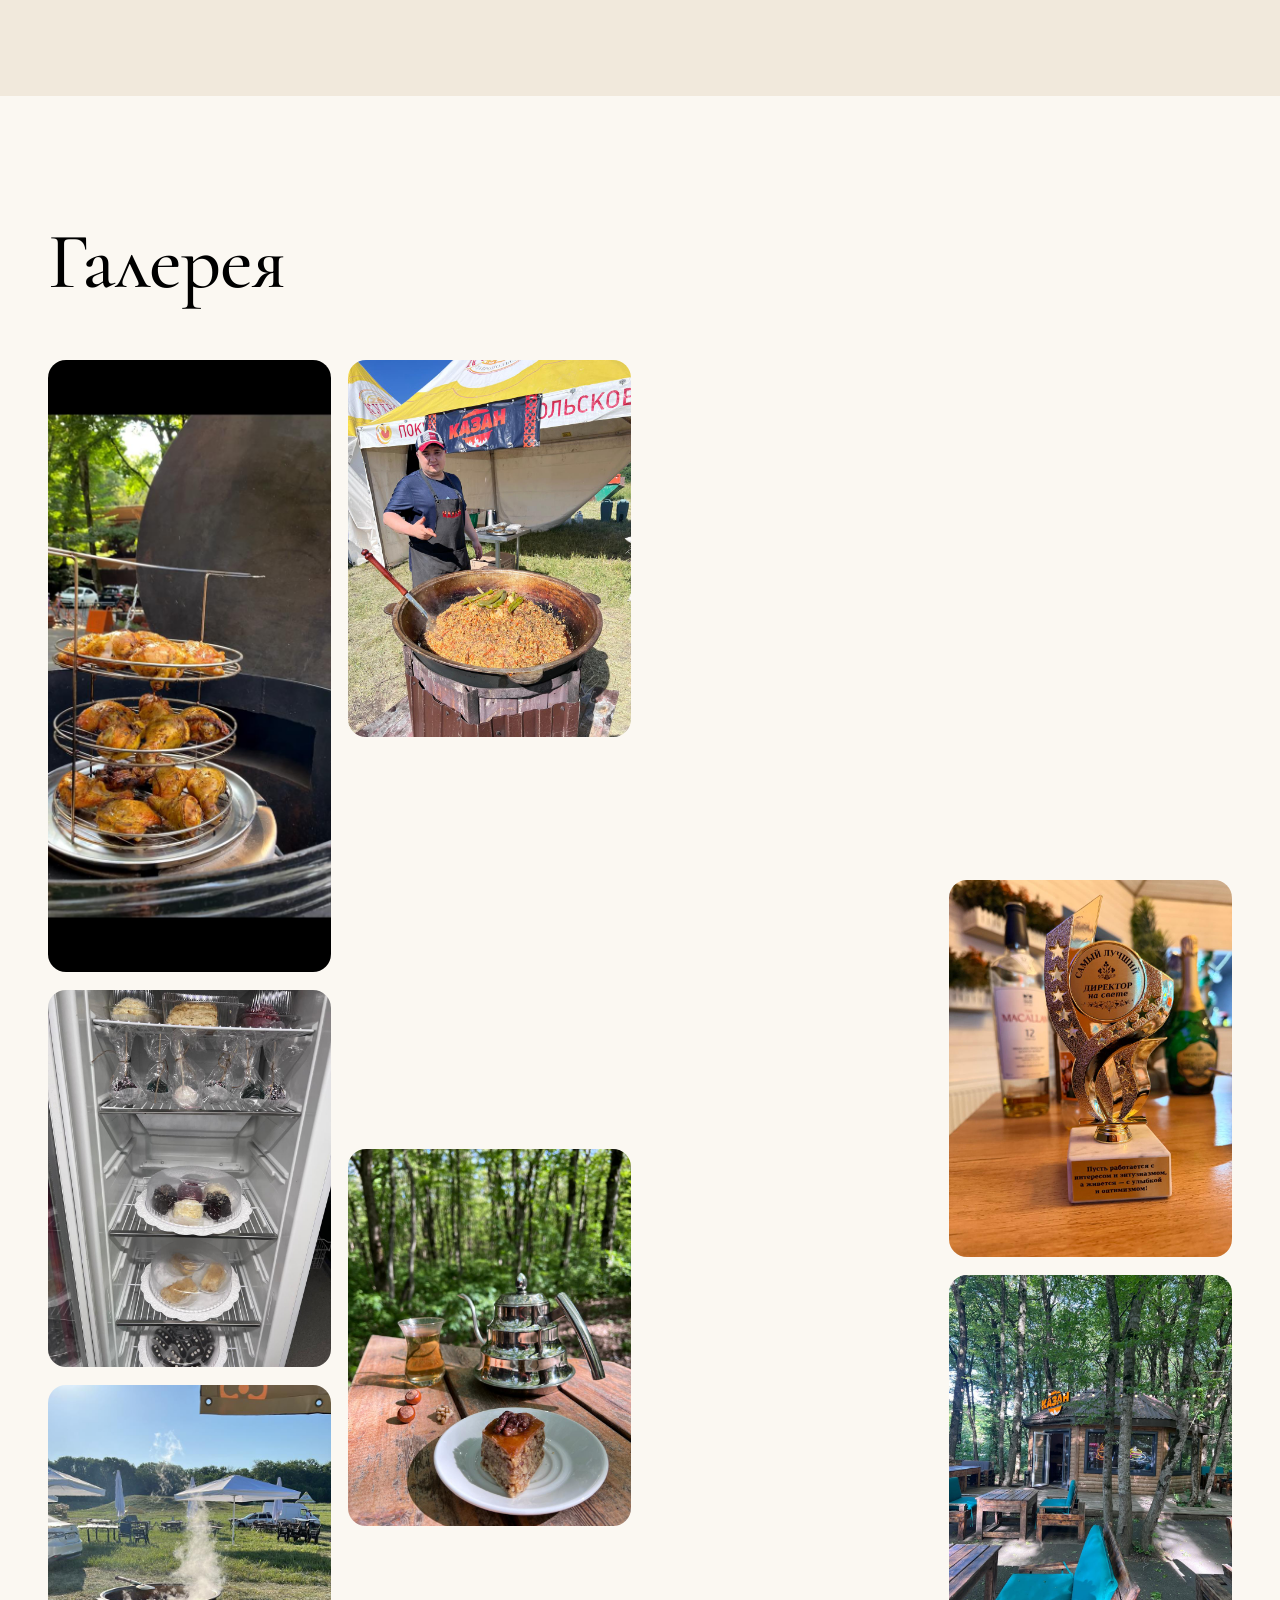
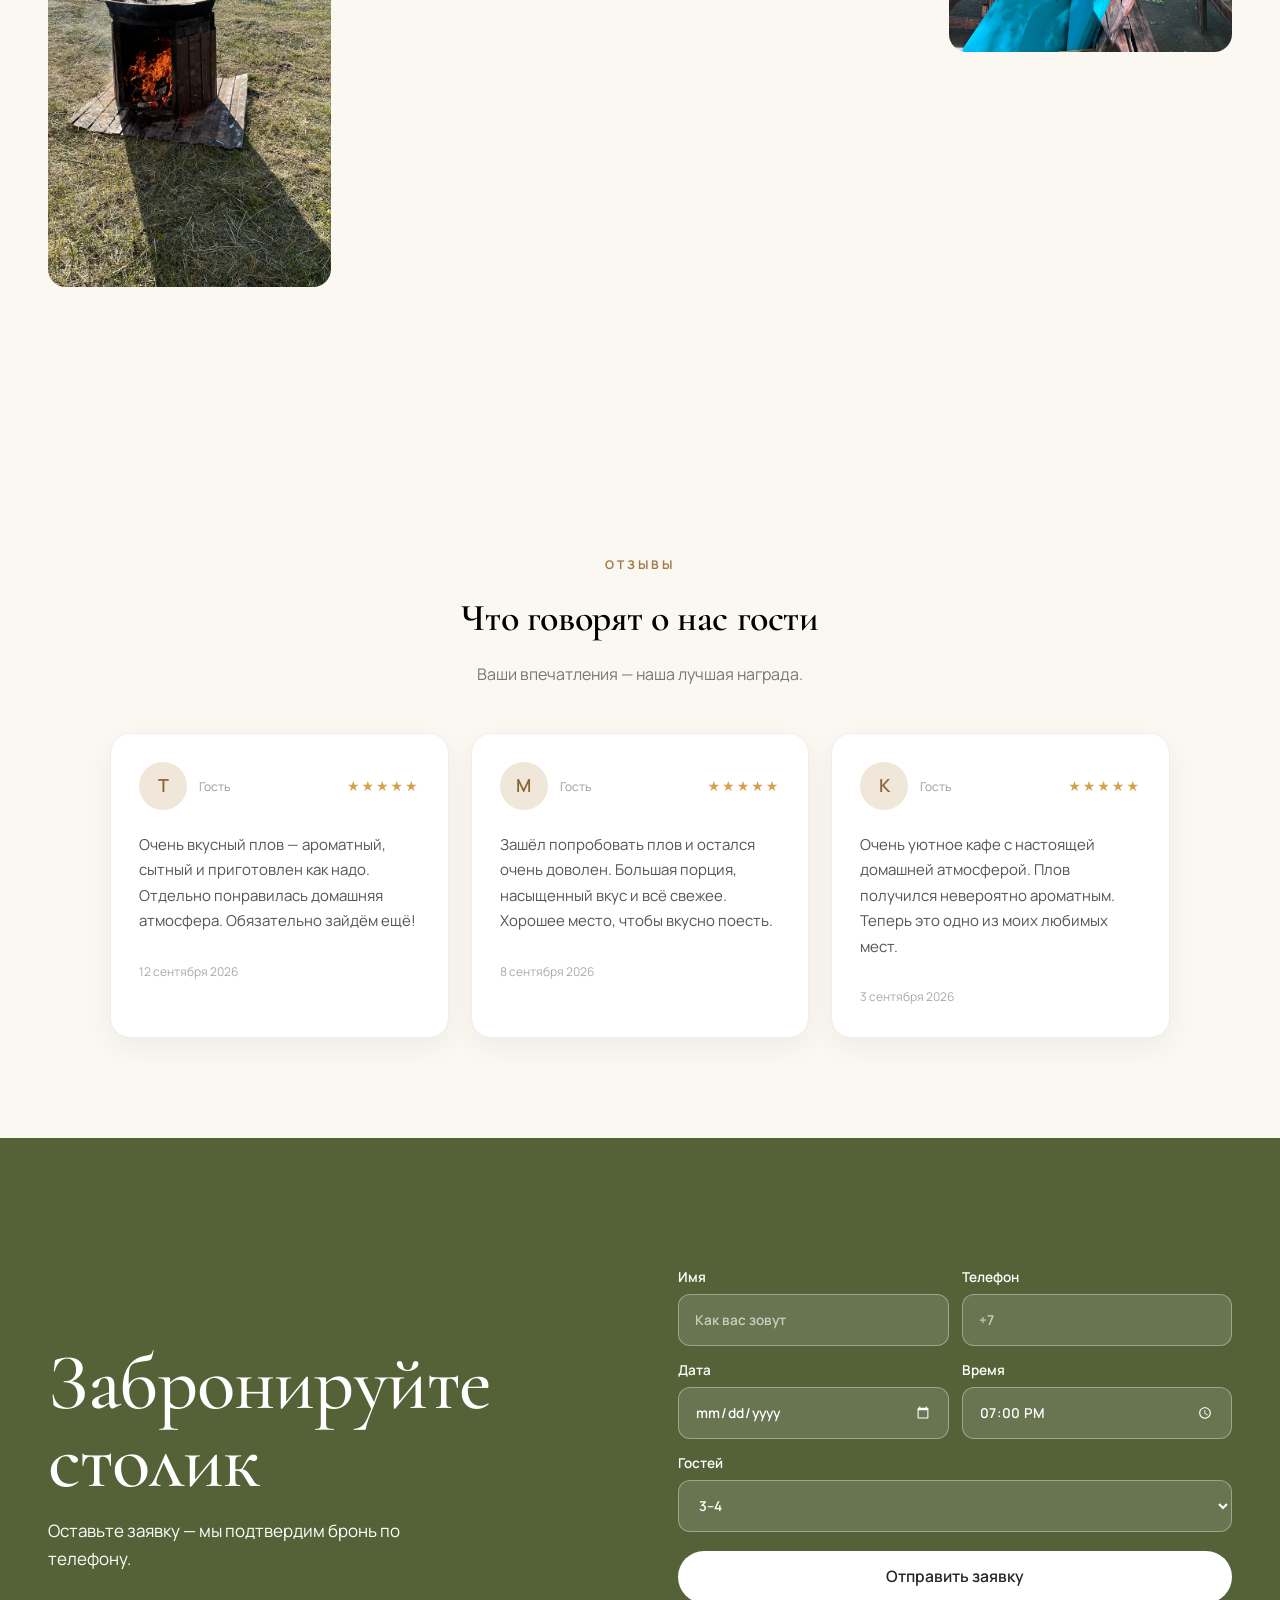
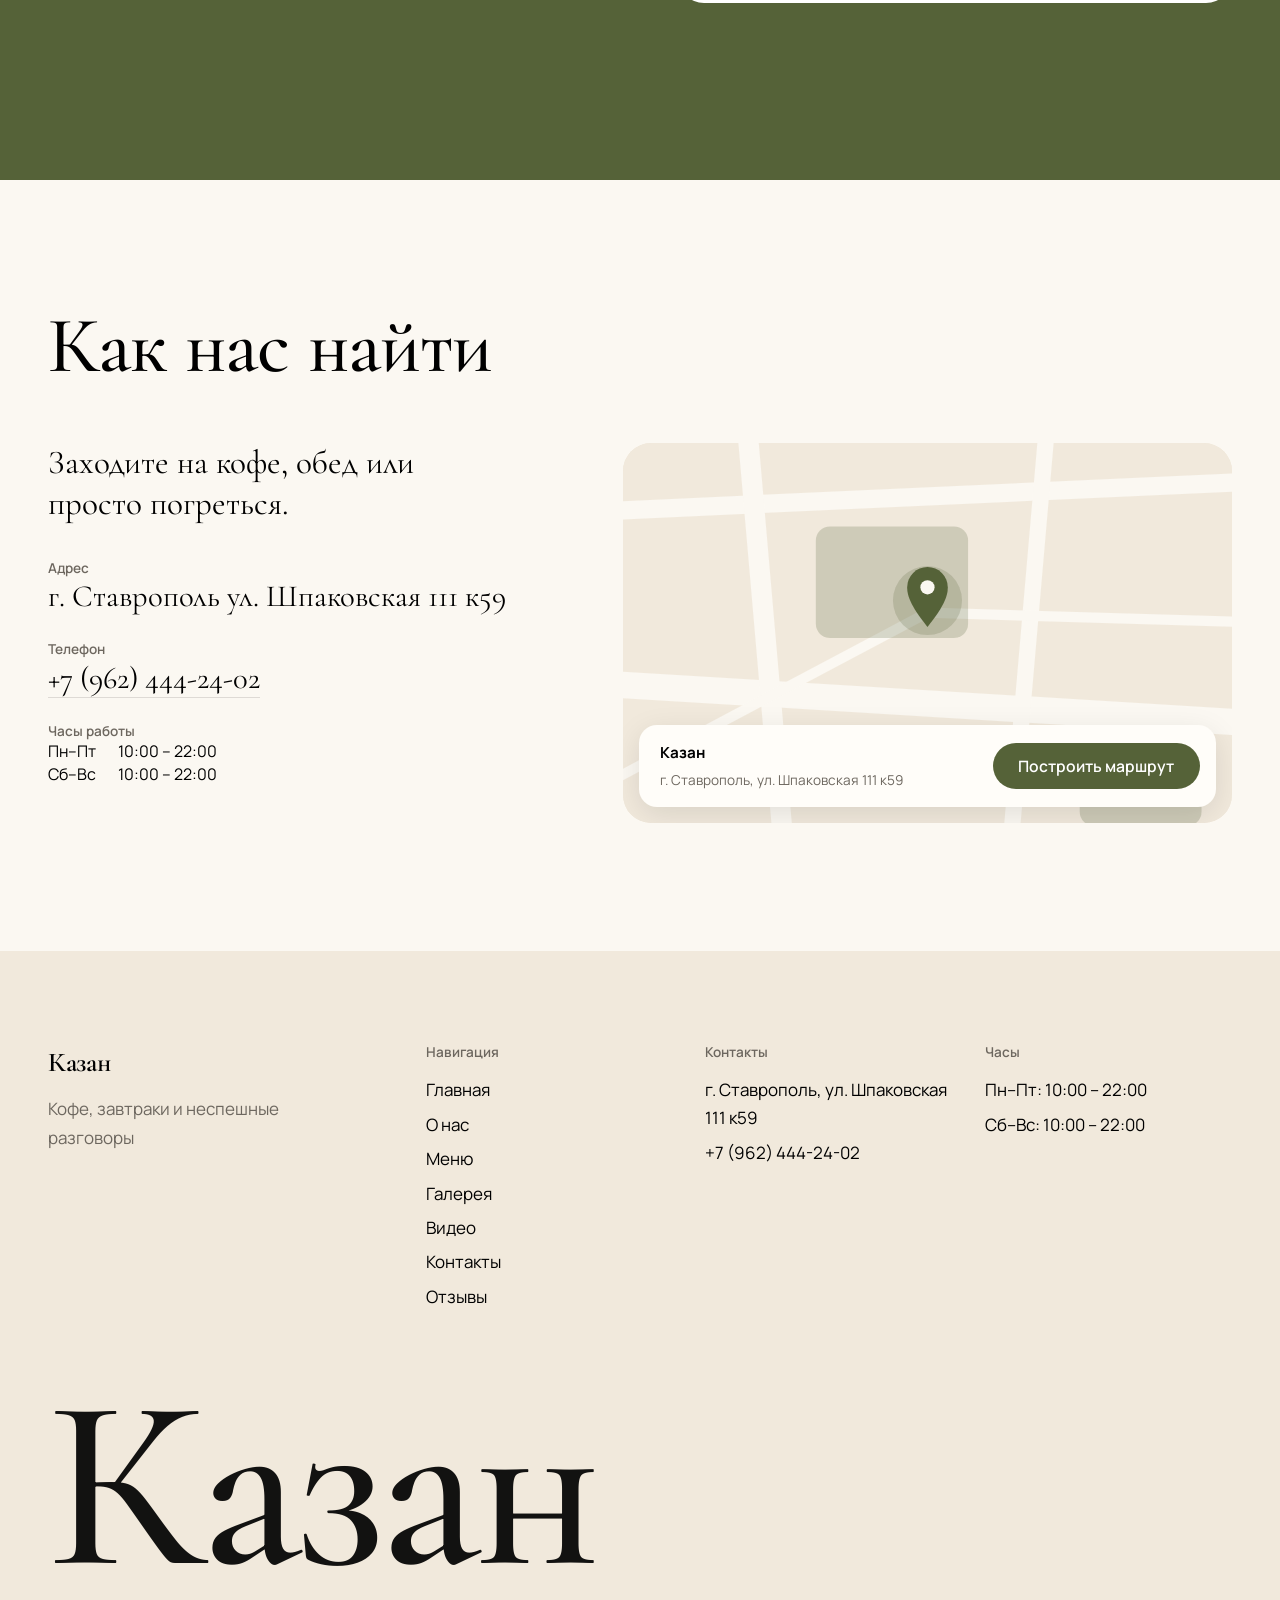
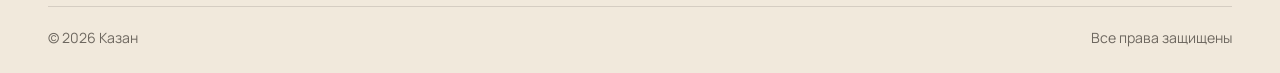
==== commit 2e4612ea: "Add files via upload" ====
--- a/index.html
+++ b/index.html
@@ -412,7 +412,7 @@
           </label>
 
           <label>Дата
-            <input name="date" type="date" required>
+            <input name="date" type="date" class="data" required>
           </label>
 
           <label>Время
--- a/style.css
+++ b/style.css
@@ -7,44 +7,25 @@
   --acc: #556238;
   --acc-ink: #ffffff;
   --line: rgba(42, 40, 38, .14);
+
   --serif: "Cormorant Garamond", "Iowan Old Style", Georgia, "Times New Roman", serif;
   --sans: "Manrope", system-ui, -apple-system, "Segoe UI", Roboto, Arial, sans-serif;
+
   --r-lg: 28px;
   --r-md: 18px;
   --r-sm: 12px;
+
   --pad: clamp(1.1rem, 4vw, 3rem);
   --max: 1360px;
-}
-
-@media (prefers-color-scheme:dark) {
-  :root:not([data-theme="light"]) {
-    --bg: #1d1b19;
-    --bg2: #262320;
-    --card: #24211f;
-    --ink: #f1ece3;
-    --mute: #a79f93;
-    --acc: #a9b77a;
-    --acc-ink: #1d1b19;
-    --line: rgba(241, 236, 227, .16)
-  }
-}
-
-:root[data-theme="dark"] {
-  --bg: #1d1b19;
-  --bg2: #262320;
-  --card: #24211f;
-  --ink: #f1ece3;
-  --mute: #a79f93;
-  --acc: #a9b77a;
-  --acc-ink: #1d1b19;
-  --line: rgba(241, 236, 227, .16)
 }
 
 * {
   box-sizing: border-box;
   margin: 0;
-  padding: 0
-}
+  padding: 0;
+}
+
+
 
 html {
   scroll-behavior: smooth;
@@ -60,7 +41,6 @@
 
 body {
   background: var(--bg);
-  color: var(--ink);
   font: 400 1.0625rem/1.65 var(--sans);
   overflow-x: hidden;
   -webkit-font-smoothing: antialiased
@@ -95,7 +75,7 @@
   width: 100%;
   max-width: var(--max);
   margin-inline: auto;
-  padding-inline: var(--pad)
+  padding-inline: var(--pad);
 }
 
 section {
@@ -124,7 +104,7 @@
 }
 
 .mute {
-  color: var(--mute)
+  color: var(--mute);
 }
 
 .sr {
@@ -132,7 +112,7 @@
   width: 1px;
   height: 1px;
   overflow: hidden;
-  clip: rect(0 0 0 0)
+  clip: rect(0 0 0 0);
 }
 
 /* buttons */
@@ -197,11 +177,11 @@
 }
 
 .hdr.solid {
-  background: color-mix(in srgb, var(--bg) 88%, transparent);
+  background: rgba(251, 248, 242, 0.92);
   backdrop-filter: blur(14px);
   -webkit-backdrop-filter: blur(14px);
-  color: var(--ink);
-  box-shadow: 0 1px 0 var(--line)
+  color: #2a2826;
+  box-shadow: 0 1px 0 rgba(42, 40, 38, 0.14);
 }
 
 .hdr .in {
@@ -215,7 +195,7 @@
   font-family: var(--serif);
   font-size: 1.7rem;
   font-weight: 600;
-  letter-spacing: -.01em
+  letter-spacing: -.01em;
 }
 
 .nav {
@@ -794,25 +774,6 @@
   }
 }
 
-/* menu */
-
-* {
-  box-sizing: border-box;
-  margin: 0;
-  padding: 0;
-}
-
-body {
-  font-family: Arial, sans-serif;
-  background: #f7f5f0;
-  color: #222;
-}
-
-
-/* ========================= */
-/* HEADER */
-/* ========================= */
-
 .header {
   text-align: center;
   padding: 45px 20px 25px;
@@ -1541,7 +1502,7 @@
 .f-top {
   display: grid;
   grid-template-columns: 1.4fr 1fr 1fr 1fr;
-  gap: 2rem
+  gap: 2rem;
 }
 
 .f-top h4 {
